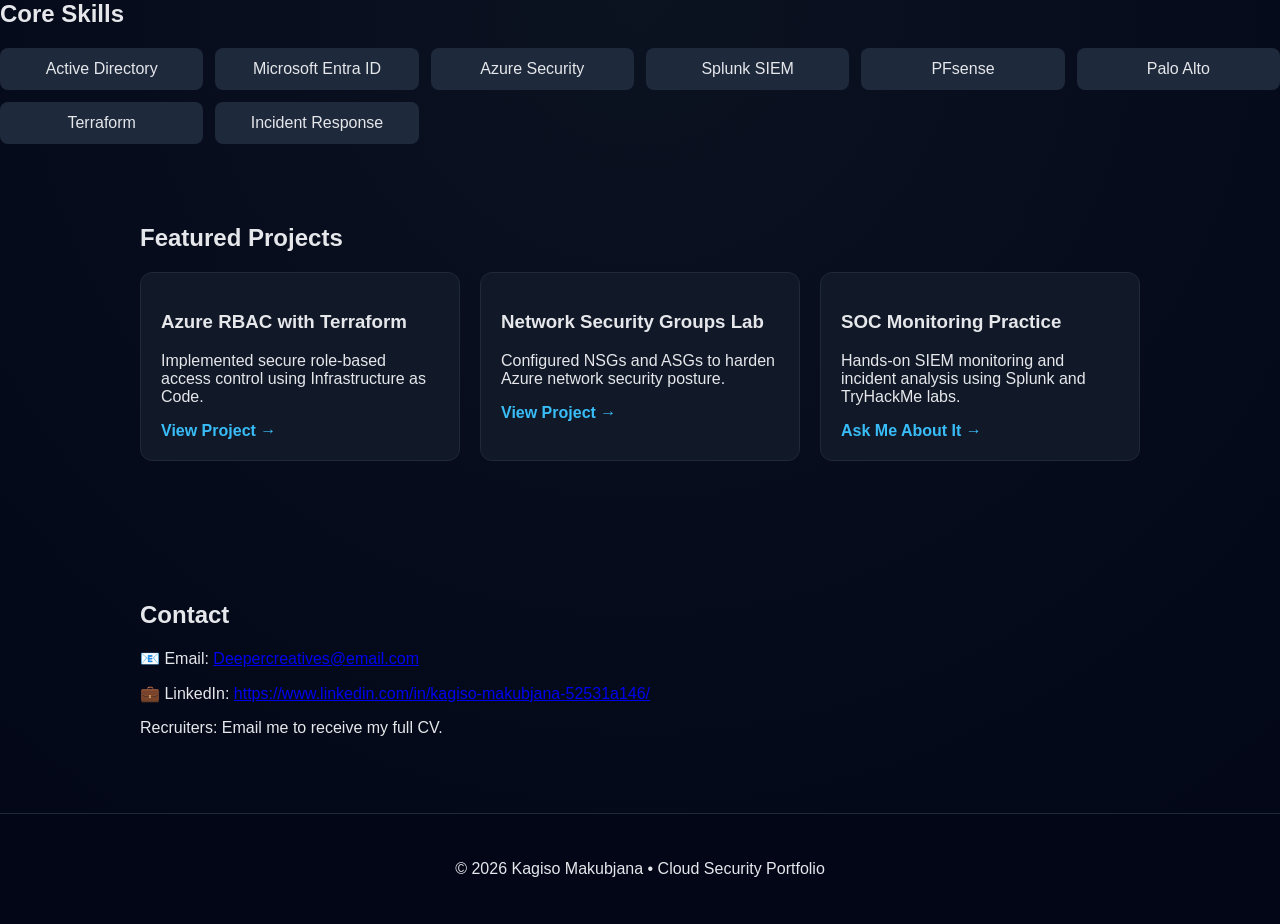
==== index.html @ bff5048c "Update index.html" ====
<head>
  <meta charset="UTF-8" />
  <meta name="viewport" content="width=device-width, initial-scale=1.0" />
  <title>Kagiso Makubjana | Cloud Security Portfolio</title>
  <link rel="stylesheet" href="style.css">
</head>
<!DOCTYPE html>
    <h2>Core Skills</h2>
    <div class="skills-grid">
      <span>Active Directory</span>
      <span>Microsoft Entra ID</span>
      <span>Azure Security</span>
      <span>Splunk SIEM</span>
      <span>PFsense</span>
      <span>Palo Alto</span>
      <span>Terraform</span>
      <span>Incident Response</span>
    </div>
  </section>

  <section id="projects" class="section">
    <h2>Featured Projects</h2>

    <div class="projects-grid">

      <div class="project-card">
        <h3>Azure RBAC with Terraform</h3>
        <p>Implemented secure role-based access control using Infrastructure as Code.</p>
        <a href="https://medium.com/@deepercreatives/lab-01-role-based-access-control-6db8862e0c8b" target="_blank">View Project →</a>
      </div>

      <div class="project-card">
        <h3>Network Security Groups Lab</h3>
        <p>Configured NSGs and ASGs to harden Azure network security posture.</p>
        <a href="https://medium.com/@deepercreatives/lab-02-network-security-groups-and-application-security-groups-in-terraform-18a5d4f00014" target="_blank">View Project →</a>
      </div>

      <div class="project-card">
        <h3>SOC Monitoring Practice</h3>
        <p>Hands-on SIEM monitoring and incident analysis using Splunk and TryHackMe labs.</p>
        <a href="#contact">Ask Me About It →</a>
      </div>

    </div>
  </section>

  <section id="contact" class="section">
    <h2>Contact</h2>
    <p>📧 Email: <a href="mailto:Deepercreatives@email.com">Deepercreatives@email.com</a></p>
    <p>💼 LinkedIn: <a href="#">https://www.linkedin.com/in/kagiso-makubjana-52531a146/</a></p>
    <p class="contact-note">Recruiters: Email me to receive my full CV.</p>
  </section>

  <footer>
    <p>© 2026 Kagiso Makubjana • Cloud Security Portfolio</p>
  </footer>

</body>
</html>
---- style.css ----
body {
  margin: 0;
  font-family: 'Inter', sans-serif;
  background: radial-gradient(circle at top, #0b1220, #020617);
  color: #e5e7eb;
  scroll-behavior: smooth;
}

.hero {
  text-align: center;
  padding: 80px 20px;
  background: linear-gradient(135deg, #020617, #0f172a);
  border-bottom: 1px solid #1f2937;
}

.hero h1 {
  font-family: 'Orbitron', sans-serif;
  font-size: 42px;
  margin-bottom: 10px;
}

.tagline {
  color: #38bdf8;
  margin-bottom: 30px;
}

.hero-buttons {
  display: flex;
  gap: 15px;
  justify-content: center;
  flex-wrap: wrap;
}

.btn {
  padding: 12px 22px;
  border-radius: 8px;
  text-decoration: none;
  font-weight: 600;
  transition: 0.25s ease;
}

.btn.primary {
  background: #38bdf8;
  color: #020617;
}

.btn.primary:hover {
  transform: translateY(-2px);
}

.btn.secondary {
  border: 1px solid #38bdf8;
  color: #38bdf8;
}

.navbar {
  text-align: center;
  padding: 15px;
  background: #020617;
  position: sticky;
  top: 0;
}

.navbar a {
  color: #38bdf8;
  margin: 0 15px;
  text-decoration: none;
  font-weight: 600;
}

.section {
  max-width: 1000px;
  margin: auto;
  padding: 60px 20px;
}

.skills-grid {
  display: grid;
  grid-template-columns: repeat(auto-fit, minmax(180px, 1fr));
  gap: 12px;
}

.skills-grid span {
  background: #1e293b;
  padding: 12px;
  border-radius: 8px;
  text-align: center;
}

.projects-grid {
  display: grid;
  grid-template-columns: repeat(auto-fit, minmax(260px, 1fr));
  gap: 20px;
}

.project-card {
  background: #111827;
  padding: 20px;
  border-radius: 12px;
  border: 1px solid #1f2937;
  transition: 0.25s ease;
}

.project-card:hover {
  transform: translateY(-5px);
  border-color: #38bdf8;
}

.project-card a {
  color: #38bdf8;
  text-decoration: none;
  font-weight: 600;
}

footer {
  text-align: center;
  padding: 30px;
  background: #020617;
  border-top: 1px solid #1f2937;
}
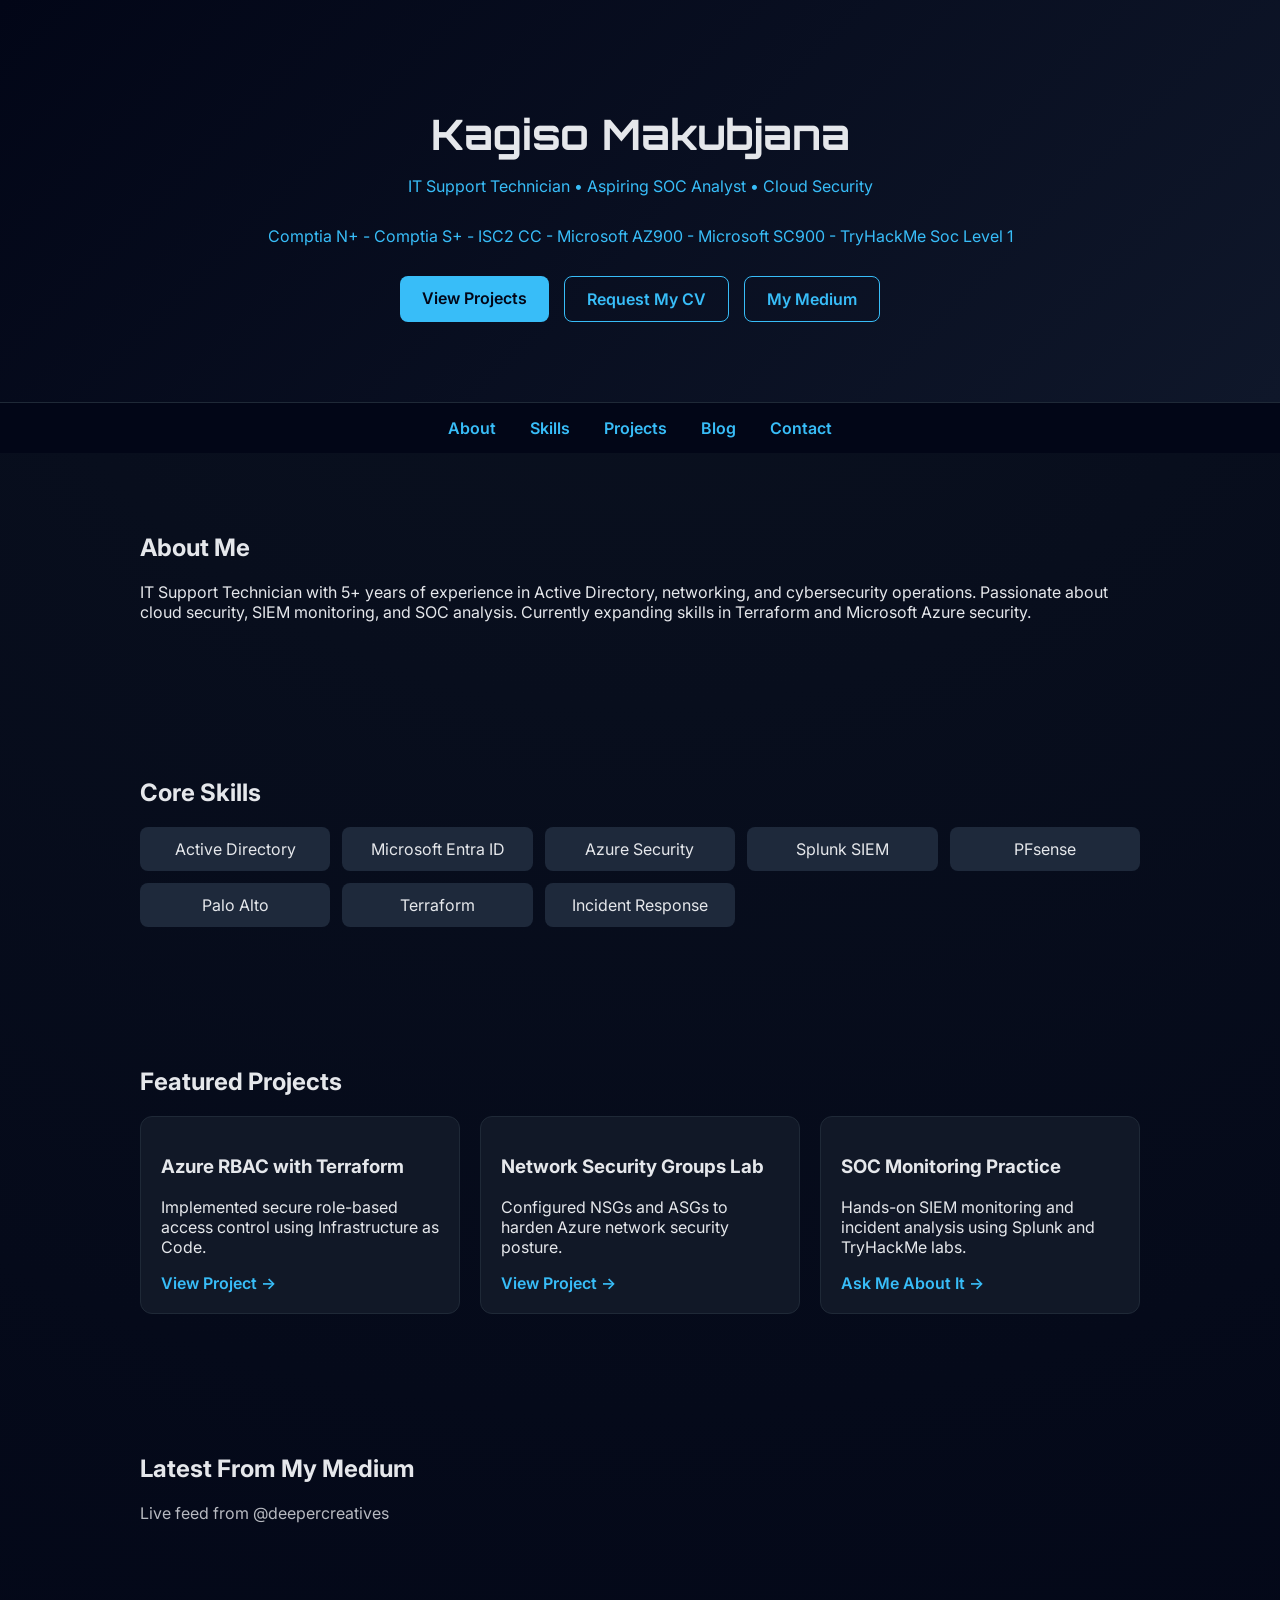
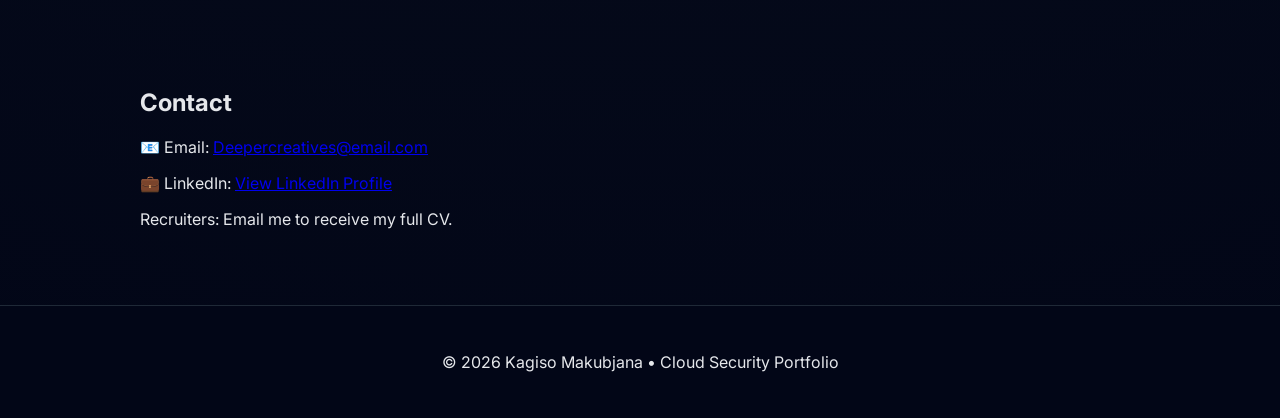
==== commit 33d9fc2f: "Update index.html" ====
--- a/index.html
+++ b/index.html
@@ -1,10 +1,46 @@
+<!DOCTYPE html>
+<html lang="en">
 <head>
   <meta charset="UTF-8" />
   <meta name="viewport" content="width=device-width, initial-scale=1.0" />
   <title>Kagiso Makubjana | Cloud Security Portfolio</title>
-  <link rel="stylesheet" href="style.css">
+  <link rel="stylesheet" href="style.css" />
+  <link href="https://fonts.googleapis.com/css2?family=Orbitron:wght@400;600&family=Inter:wght@300;400;600&display=swap" rel="stylesheet">
 </head>
-<!DOCTYPE html>
+<body>
+
+  <header class="hero">
+    <div class="hero-content">
+      <h1>Kagiso Makubjana</h1>
+      <p class="tagline">IT Support Technician • Aspiring SOC Analyst • Cloud Security</p>
+      <p class="tagline">Comptia N+ - Comptia S+ - ISC2 CC - Microsoft AZ900 - Microsoft SC900 - TryHackMe Soc Level 1</p>
+      <div class="hero-buttons">
+        <a href="#projects" class="btn primary">View Projects</a>
+        <a href="mailto:Deepercreatives@email.com?subject=CV Request" class="btn secondary">Request My CV</a>
+        <a href="#medium" class="btn secondary">My Medium</a>
+      </div>
+    </div>
+  </header>
+
+  <nav class="navbar">
+    <a href="#about">About</a>
+    <a href="#skills">Skills</a>
+    <a href="#projects">Projects</a>
+    <a href="#medium">Blog</a>
+    <a href="#contact">Contact</a>
+  </nav>
+
+  <section id="about" class="section">
+    <h2>About Me</h2>
+    <p>
+      IT Support Technician with 5+ years of experience in Active Directory,
+      networking, and cybersecurity operations. Passionate about cloud security,
+      SIEM monitoring, and SOC analysis. Currently expanding skills in Terraform
+      and Microsoft Azure security.
+    </p>
+  </section>
+
+  <section id="skills" class="section">
     <h2>Core Skills</h2>
     <div class="skills-grid">
       <span>Active Directory</span>
@@ -44,10 +80,18 @@
     </div>
   </section>
 
+  <!-- ================= MEDIUM BLOG SECTION ================= -->
+  <section id="medium" class="section">
+    <h2>Latest From My Medium</h2>
+    <p style="opacity:0.8;margin-bottom:25px;">Live feed from @deepercreatives</p>
+
+    <div id="medium-feed" class="projects-grid"></div>
+  </section>
+
   <section id="contact" class="section">
     <h2>Contact</h2>
     <p>📧 Email: <a href="mailto:Deepercreatives@email.com">Deepercreatives@email.com</a></p>
-    <p>💼 LinkedIn: <a href="#">https://www.linkedin.com/in/kagiso-makubjana-52531a146/</a></p>
+    <p>💼 LinkedIn: <a href="https://www.linkedin.com/in/kagiso-makubjana-52531a146/" target="_blank">View LinkedIn Profile</a></p>
     <p class="contact-note">Recruiters: Email me to receive my full CV.</p>
   </section>
 
@@ -55,5 +99,34 @@
     <p>© 2026 Kagiso Makubjana • Cloud Security Portfolio</p>
   </footer>
 
+  <!-- ================= MEDIUM AUTO-FEED SCRIPT ================= -->
+  <script>
+    const mediumUsername = "@deepercreatives";
+    const feedUrl = `https://api.rss2json.com/v1/api.json?rss_url=https://medium.com/feed/${mediumUsername}`;
+
+    fetch(feedUrl)
+      .then(res => res.json())
+      .then(data => {
+        const container = document.getElementById("medium-feed");
+        const posts = data.items.slice(0, 6);
+
+        posts.forEach(post => {
+          const card = document.createElement("div");
+          card.className = "project-card";
+
+          card.innerHTML = `
+            <h3>${post.title}</h3>
+            <p>${post.description.replace(/<[^>]+>/g, '').slice(0, 120)}...</p>
+            <a href="${post.link}" target="_blank">Read Article →</a>
+          `;
+
+          container.appendChild(card);
+        });
+      })
+      .catch(err => {
+        console.log("Medium feed error", err);
+      });
+  </script>
+
 </body>
 </html>
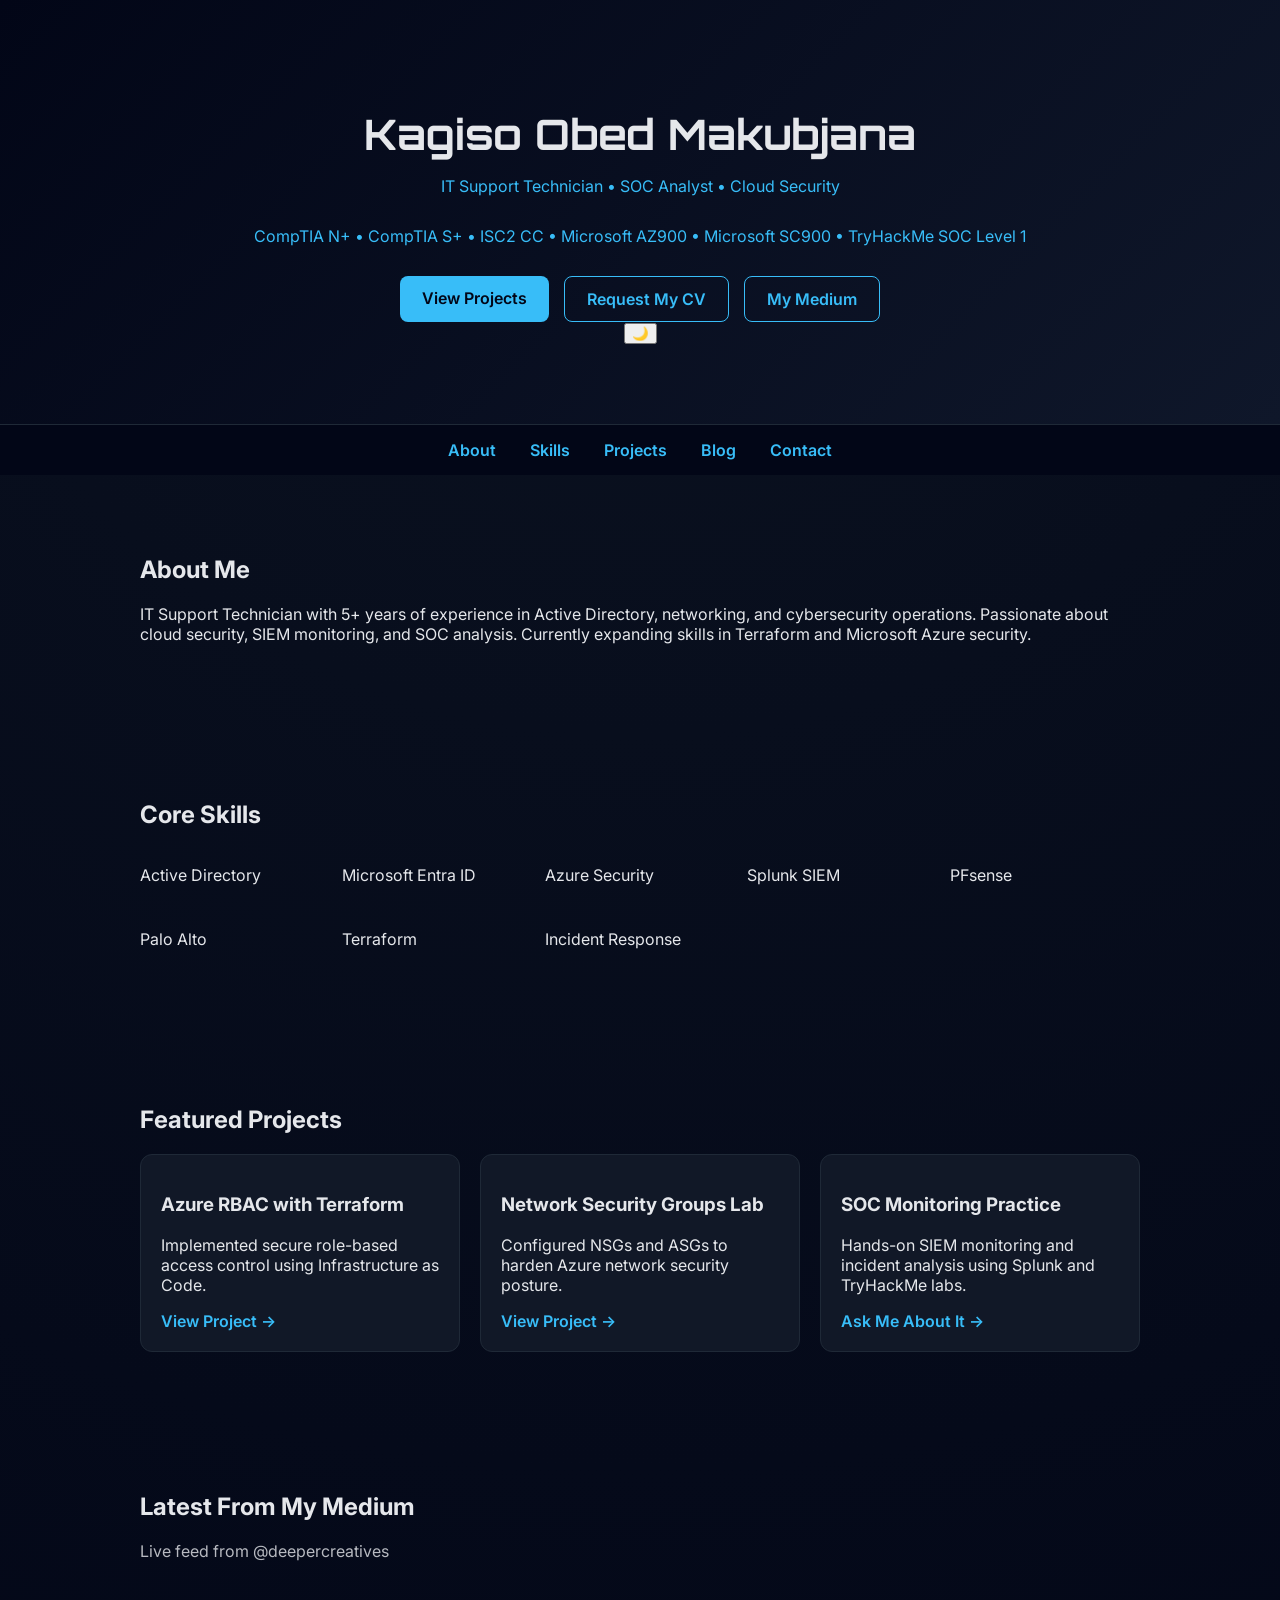
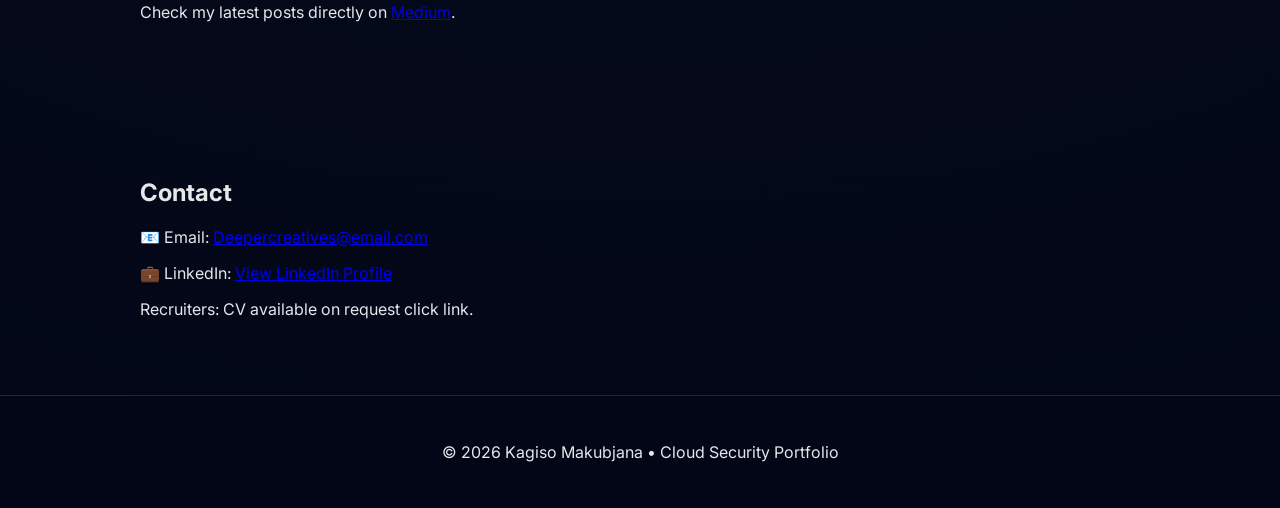
==== commit 75b60138: "Update index.html" ====
--- a/index.html
+++ b/index.html
@@ -6,22 +6,28 @@
   <title>Kagiso Makubjana | Cloud Security Portfolio</title>
   <link rel="stylesheet" href="style.css" />
   <link href="https://fonts.googleapis.com/css2?family=Orbitron:wght@400;600&family=Inter:wght@300;400;600&display=swap" rel="stylesheet">
+  <meta name="description" content="Kagiso Makubjana - IT Support Technician & Cloud Security Portfolio">
+  <meta property="og:title" content="Kagiso Makubjana Portfolio">
+  <meta property="og:description" content="Showcasing cloud security, Azure, Terraform, and SOC projects">
 </head>
 <body>
 
+  <!-- ================= HERO SECTION ================= -->
   <header class="hero">
     <div class="hero-content">
-      <h1>Kagiso Makubjana</h1>
-      <p class="tagline">IT Support Technician • Aspiring SOC Analyst • Cloud Security</p>
-      <p class="tagline">Comptia N+ - Comptia S+ - ISC2 CC - Microsoft AZ900 - Microsoft SC900 - TryHackMe Soc Level 1</p>
+      <h1>Kagiso Obed Makubjana</h1>
+      <p class="tagline">IT Support Technician • SOC Analyst • Cloud Security</p>
+      <p class="tagline certifications">CompTIA N+ • CompTIA S+ • ISC2 CC • Microsoft AZ900 • Microsoft SC900 • TryHackMe SOC Level 1</p>
       <div class="hero-buttons">
         <a href="#projects" class="btn primary">View Projects</a>
         <a href="mailto:Deepercreatives@email.com?subject=CV Request" class="btn secondary">Request My CV</a>
         <a href="#medium" class="btn secondary">My Medium</a>
       </div>
+      <button id="theme-toggle" class="theme-btn">🌙</button>
     </div>
   </header>
 
+  <!-- ================= NAVBAR ================= -->
   <nav class="navbar">
     <a href="#about">About</a>
     <a href="#skills">Skills</a>
@@ -30,6 +36,7 @@
     <a href="#contact">Contact</a>
   </nav>
 
+  <!-- ================= ABOUT ================= -->
   <section id="about" class="section">
     <h2>About Me</h2>
     <p>
@@ -40,23 +47,48 @@
     </p>
   </section>
 
+  <!-- ================= SKILLS ================= -->
   <section id="skills" class="section">
     <h2>Core Skills</h2>
     <div class="skills-grid">
-      <span>Active Directory</span>
-      <span>Microsoft Entra ID</span>
-      <span>Azure Security</span>
-      <span>Splunk SIEM</span>
-      <span>PFsense</span>
-      <span>Palo Alto</span>
-      <span>Terraform</span>
-      <span>Incident Response</span>
+      <div class="skill">
+        <p>Active Directory</p>
+        <div class="bar"><div class="progress" style="width:90%"></div></div>
+      </div>
+      <div class="skill">
+        <p>Microsoft Entra ID</p>
+        <div class="bar"><div class="progress" style="width:85%"></div></div>
+      </div>
+      <div class="skill">
+        <p>Azure Security</p>
+        <div class="bar"><div class="progress" style="width:80%"></div></div>
+      </div>
+      <div class="skill">
+        <p>Splunk SIEM</p>
+        <div class="bar"><div class="progress" style="width:75%"></div></div>
+      </div>
+      <div class="skill">
+        <p>PFsense</p>
+        <div class="bar"><div class="progress" style="width:70%"></div></div>
+      </div>
+      <div class="skill">
+        <p>Palo Alto</p>
+        <div class="bar"><div class="progress" style="width:75%"></div></div>
+      </div>
+      <div class="skill">
+        <p>Terraform</p>
+        <div class="bar"><div class="progress" style="width:70%"></div></div>
+      </div>
+      <div class="skill">
+        <p>Incident Response</p>
+        <div class="bar"><div class="progress" style="width:80%"></div></div>
+      </div>
     </div>
   </section>
 
+  <!-- ================= PROJECTS ================= -->
   <section id="projects" class="section">
     <h2>Featured Projects</h2>
-
     <div class="projects-grid">
 
       <div class="project-card">
@@ -80,19 +112,19 @@
     </div>
   </section>
 
-  <!-- ================= MEDIUM BLOG SECTION ================= -->
+  <!-- ================= MEDIUM BLOG ================= -->
   <section id="medium" class="section">
     <h2>Latest From My Medium</h2>
     <p style="opacity:0.8;margin-bottom:25px;">Live feed from @deepercreatives</p>
-
     <div id="medium-feed" class="projects-grid"></div>
   </section>
 
+  <!-- ================= CONTACT ================= -->
   <section id="contact" class="section">
     <h2>Contact</h2>
     <p>📧 Email: <a href="mailto:Deepercreatives@email.com">Deepercreatives@email.com</a></p>
     <p>💼 LinkedIn: <a href="https://www.linkedin.com/in/kagiso-makubjana-52531a146/" target="_blank">View LinkedIn Profile</a></p>
-    <p class="contact-note">Recruiters: Email me to receive my full CV.</p>
+    <p class="contact-note">Recruiters: CV available on request click link.</p>
   </section>
 
   <footer>
@@ -119,13 +151,21 @@
             <p>${post.description.replace(/<[^>]+>/g, '').slice(0, 120)}...</p>
             <a href="${post.link}" target="_blank">Read Article →</a>
           `;
-
           container.appendChild(card);
         });
       })
       .catch(err => {
+        const container = document.getElementById("medium-feed");
+        container.innerHTML = '<p>Check my latest posts directly on <a href="https://medium.com/@deepercreatives" target="_blank">Medium</a>.</p>';
         console.log("Medium feed error", err);
       });
+
+    // Dark/Light mode toggle
+    const toggle = document.getElementById("theme-toggle");
+    toggle.addEventListener("click", () => {
+      document.body.classList.toggle("dark-mode");
+      toggle.textContent = document.body.classList.contains("dark-mode") ? "☀️" : "🌙";
+    });
   </script>
 
 </body>
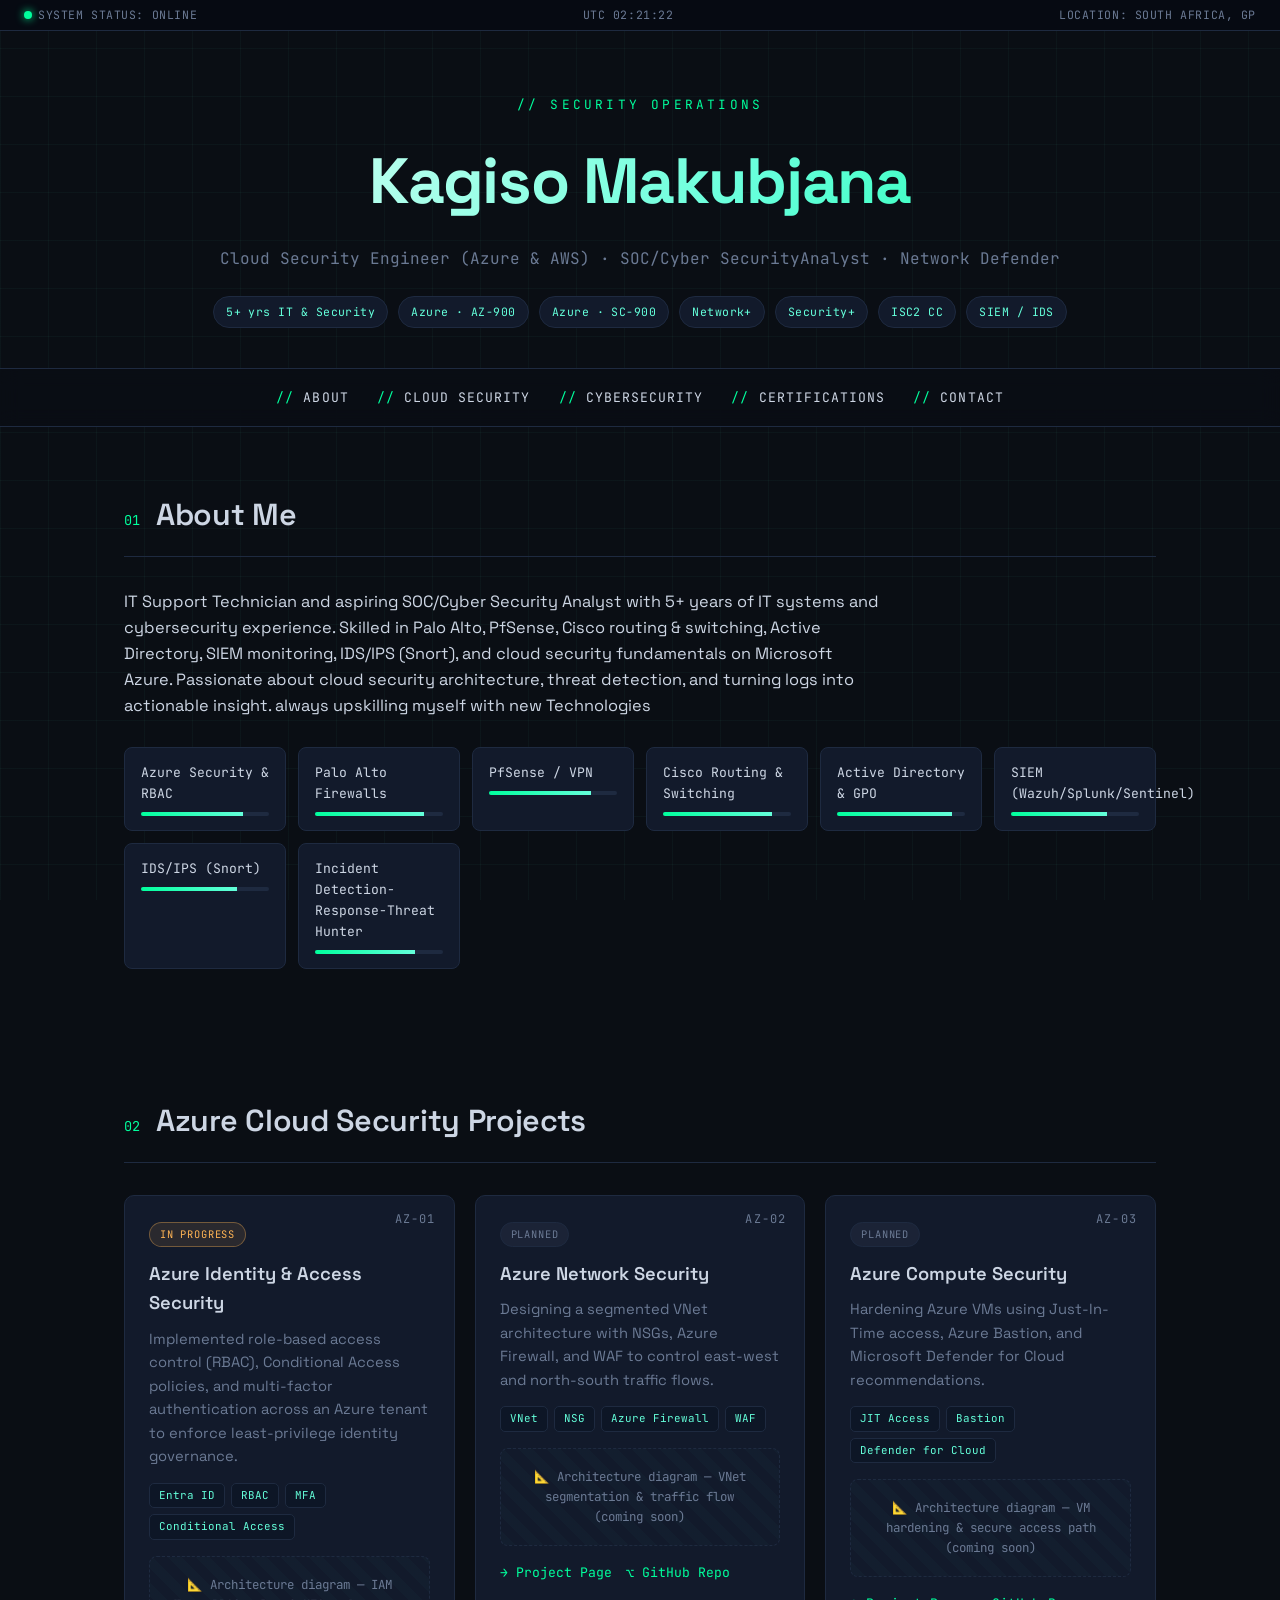
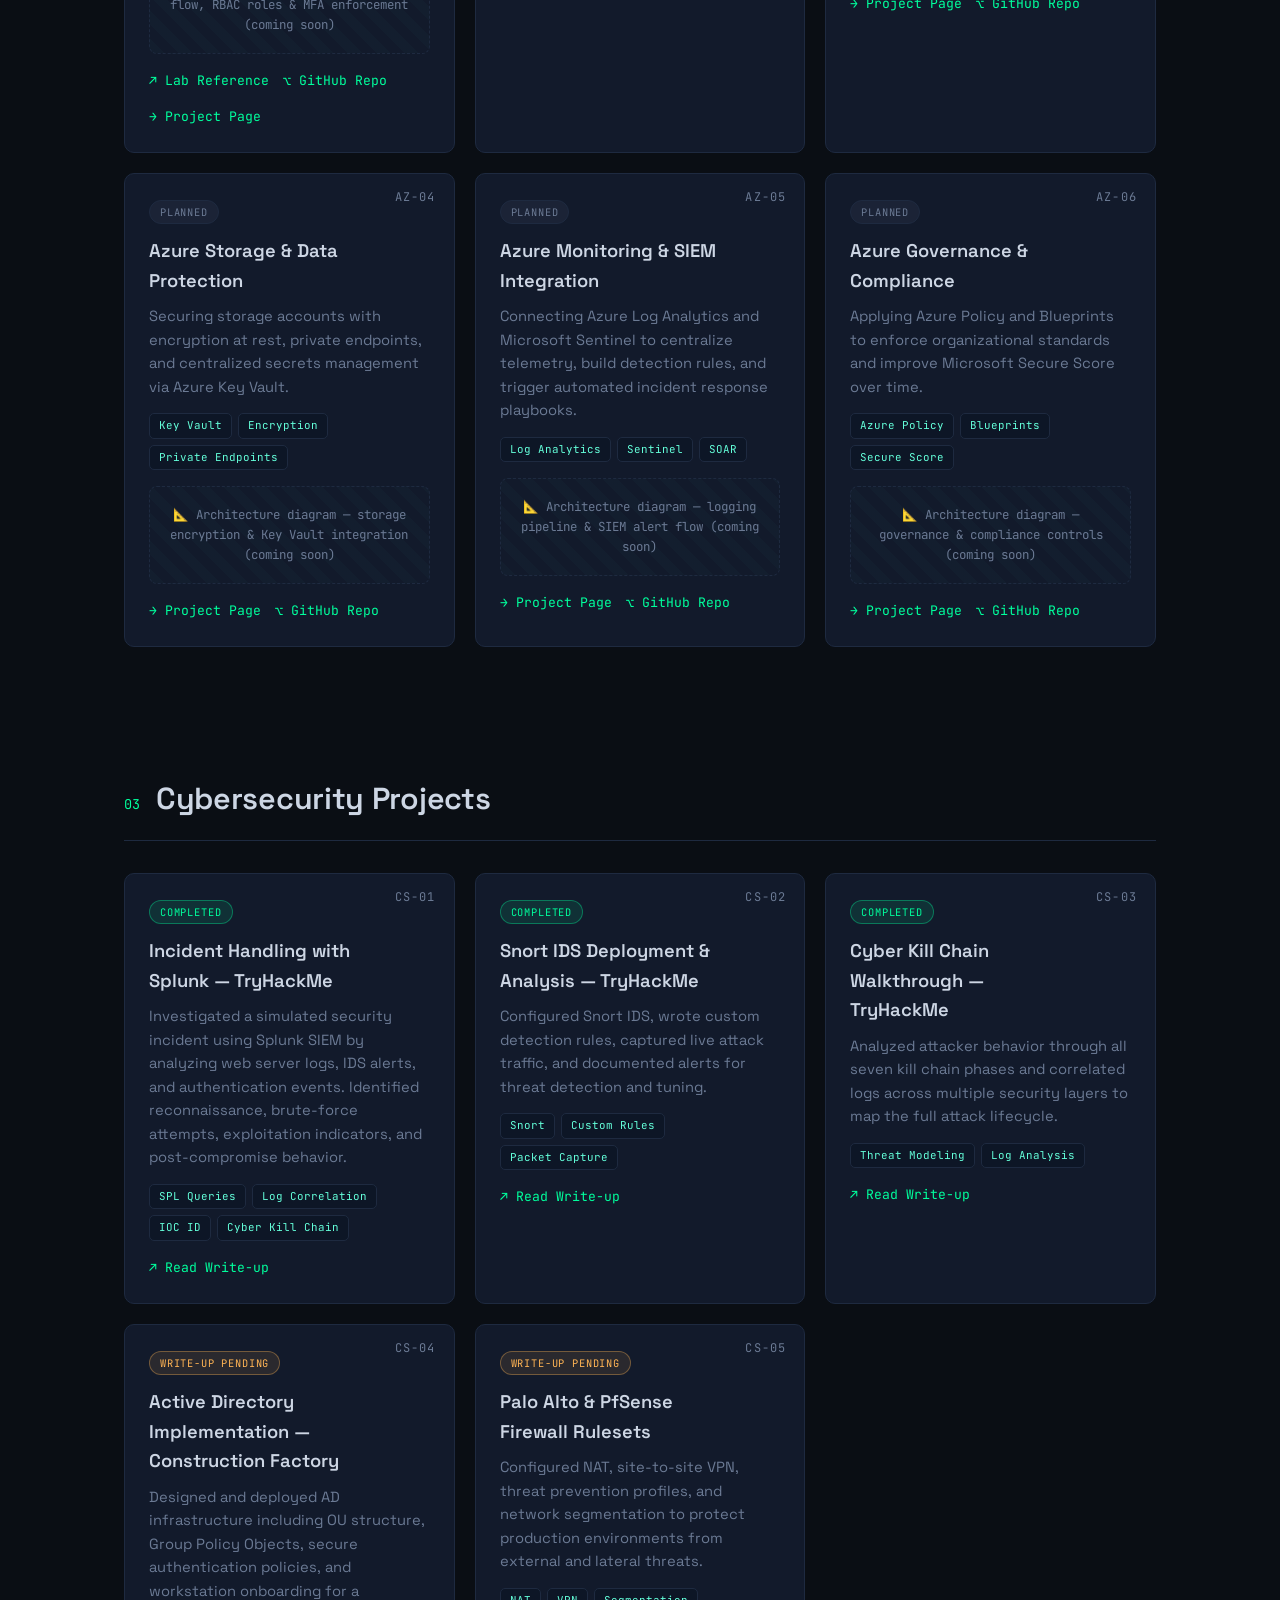
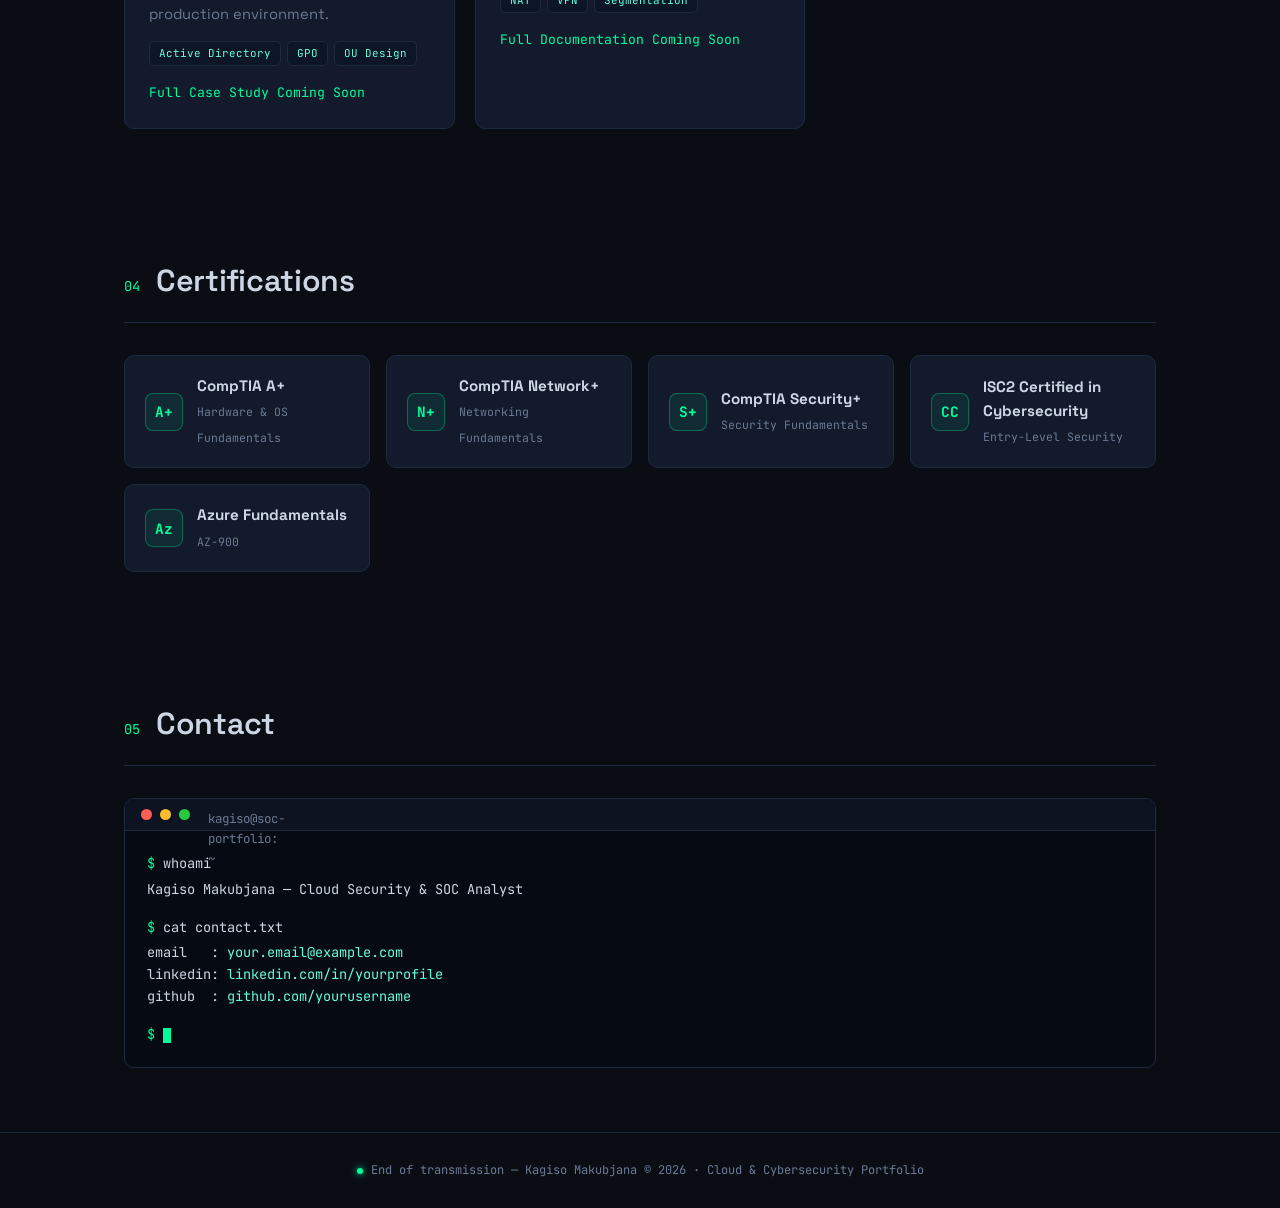
==== commit a24f859e: "Revise index.html for portfolio enhancements Updated the HTML structure and styling for the portfoli" ====
--- a/index.html
+++ b/index.html
@@ -1,170 +1,664 @@
 <!DOCTYPE html>
 <html lang="en">
 <head>
-  <meta charset="UTF-8" />
-  <meta name="viewport" content="width=device-width, initial-scale=1.0" />
-  <title>Kagiso Makubjana | Cloud Security Portfolio</title>
-  <link rel="stylesheet" href="style.css" />
-  <link href="https://fonts.googleapis.com/css2?family=Orbitron:wght@400;600&family=Inter:wght@300;400;600&display=swap" rel="stylesheet">
-  <meta name="description" content="Kagiso Makubjana - IT Support Technician & Cloud Security Portfolio">
-  <meta property="og:title" content="Kagiso Makubjana Portfolio">
-  <meta property="og:description" content="Showcasing cloud security, Azure, Terraform, and SOC projects">
+<meta charset="UTF-8" />
+<meta name="viewport" content="width=device-width, initial-scale=1.0" />
+<title>Kagiso Makubjana | Cloud & Cybersecurity Portfolio</title>
+<link rel="preconnect" href="https://fonts.googleapis.com">
+<link rel="preconnect" href="https://fonts.gstatic.com" crossorigin>
+<link href="https://fonts.googleapis.com/css2?family=Space+Grotesk:wght@400;500;600;700&family=JetBrains+Mono:wght@400;500;700&display=swap" rel="stylesheet">
+<style>
+  :root{
+    --bg:#0a0e14;
+    --bg-alt:#0d1320;
+    --panel:#121a2b;
+    --panel-border:#1e2a40;
+    --text:#cdd6e4;
+    --muted:#6b7a94;
+    --green:#00ff9d;
+    --cyan:#64ffda;
+    --red:#ff5d5d;
+    --amber:#ffb454;
+    --display: 'Space Grotesk', sans-serif;
+    --mono: 'JetBrains Mono', monospace;
+  }
+
+  *{box-sizing:border-box;}
+  html{scroll-behavior:smooth;}
+  body{
+    margin:0;
+    font-family:var(--display);
+    background:var(--bg);
+    color:var(--text);
+    line-height:1.6;
+  }
+
+  /* ===== Background grid texture ===== */
+  body::before{
+    content:"";
+    position:fixed; inset:0;
+    background-image:
+      linear-gradient(rgba(100,255,218,0.035) 1px, transparent 1px),
+      linear-gradient(90deg, rgba(100,255,218,0.035) 1px, transparent 1px);
+    background-size:48px 48px;
+    pointer-events:none;
+    z-index:0;
+  }
+
+  a{color:var(--cyan); text-decoration:none;}
+  a:hover{text-decoration:underline;}
+
+  /* ===== Top status bar ===== */
+  .statusbar{
+    background:#060a12;
+    border-bottom:1px solid var(--panel-border);
+    font-family:var(--mono);
+    font-size:0.72rem;
+    color:var(--muted);
+    padding:6px 24px;
+    display:flex;
+    justify-content:space-between;
+    align-items:center;
+    letter-spacing:0.05em;
+    position:relative; z-index:5;
+    flex-wrap:wrap; gap:8px;
+  }
+  .statusbar .dot{
+    display:inline-block; width:8px; height:8px; border-radius:50%;
+    background:var(--green); margin-right:6px;
+    box-shadow:0 0 8px var(--green);
+    animation:pulse 2s infinite;
+  }
+  @keyframes pulse{
+    0%,100%{opacity:1;}
+    50%{opacity:0.35;}
+  }
+
+  /* ===== Header ===== */
+  header{
+    position:relative; z-index:2;
+    padding:64px 24px 40px;
+    text-align:center;
+    border-bottom:1px solid var(--panel-border);
+    overflow:hidden;
+  }
+  header .eyebrow{
+    font-family:var(--mono);
+    color:var(--green);
+    font-size:0.8rem;
+    letter-spacing:0.25em;
+    text-transform:uppercase;
+    margin-bottom:14px;
+  }
+  header h1{
+    font-size:clamp(2.4rem, 6vw, 4rem);
+    margin:0;
+    font-weight:700;
+    letter-spacing:-0.02em;
+    background:linear-gradient(120deg,#ffffff 0%, var(--cyan) 60%, var(--green) 100%);
+    -webkit-background-clip:text; background-clip:text; color:transparent;
+  }
+  header p.role{
+    font-family:var(--mono);
+    color:var(--muted);
+    margin:14px 0 0;
+    font-size:1rem;
+  }
+  header .badges{
+    margin-top:24px;
+    display:flex; flex-wrap:wrap; justify-content:center; gap:10px;
+  }
+  .badge{
+    font-family:var(--mono);
+    font-size:0.72rem;
+    border:1px solid var(--panel-border);
+    background:var(--panel);
+    color:var(--cyan);
+    padding:6px 12px;
+    border-radius:999px;
+    letter-spacing:0.04em;
+  }
+
+  /* ===== Nav ===== */
+  nav{
+    position:sticky; top:0; z-index:10;
+    background:rgba(10,14,20,0.85);
+    backdrop-filter:blur(10px);
+    border-bottom:1px solid var(--panel-border);
+    padding:14px 24px;
+    display:flex; justify-content:center; gap:28px; flex-wrap:wrap;
+  }
+  nav a{
+    color:var(--text);
+    font-family:var(--mono);
+    font-size:0.82rem;
+    letter-spacing:0.08em;
+    text-transform:uppercase;
+    position:relative;
+    padding:4px 0;
+    transition:color .2s;
+  }
+  nav a::before{
+    content:"// ";
+    color:var(--green);
+  }
+  nav a:hover{ color:var(--green); text-decoration:none; }
+
+  /* ===== Sections ===== */
+  section{
+    position:relative; z-index:2;
+    padding:64px 24px;
+    max-width:1080px;
+    margin:0 auto;
+  }
+  .section-head{
+    display:flex; align-items:baseline; gap:16px;
+    margin-bottom:32px;
+    border-bottom:1px solid var(--panel-border);
+    padding-bottom:16px;
+  }
+  .section-head .tag{
+    font-family:var(--mono);
+    color:var(--green);
+    font-size:0.85rem;
+    flex-shrink:0;
+  }
+  .section-head h2{
+    font-size:1.9rem;
+    margin:0;
+    font-weight:600;
+    letter-spacing:-0.01em;
+  }
+
+  /* ===== About ===== */
+  #about p{ color:var(--text); max-width:760px; font-size:1.02rem; }
+  .skills-grid{
+    display:grid;
+    grid-template-columns:repeat(auto-fit,minmax(150px,1fr));
+    gap:12px;
+    margin-top:28px;
+  }
+  .skill-chip{
+    background:var(--panel);
+    border:1px solid var(--panel-border);
+    border-radius:8px;
+    padding:14px 16px;
+    font-family:var(--mono);
+    font-size:0.82rem;
+    color:var(--text);
+    transition:border-color .2s, transform .2s;
+  }
+  .skill-chip:hover{
+    border-color:var(--green);
+    transform:translateY(-2px);
+  }
+  .skill-chip .lvl{
+    display:block; margin-top:8px;
+    height:4px; width:100%; background:#1e2a40; border-radius:2px; overflow:hidden;
+  }
+  .skill-chip .lvl span{
+    display:block; height:100%; background:linear-gradient(90deg,var(--green),var(--cyan));
+  }
+
+  /* ===== Project cards ===== */
+  .project-grid{
+    display:grid;
+    grid-template-columns:repeat(auto-fit,minmax(300px,1fr));
+    gap:20px;
+  }
+  .project-card{
+    background:var(--panel);
+    border:1px solid var(--panel-border);
+    border-radius:10px;
+    padding:24px;
+    position:relative;
+    overflow:hidden;
+    transition:transform .25s, border-color .25s, box-shadow .25s;
+  }
+  .project-card:hover{
+    transform:translateY(-4px);
+    border-color:var(--green);
+    box-shadow:0 12px 30px -10px rgba(0,255,157,0.18);
+  }
+  .project-card::before{
+    content:attr(data-index);
+    position:absolute; top:14px; right:18px;
+    font-family:var(--mono); font-size:0.75rem; color:var(--muted);
+    letter-spacing:0.1em;
+  }
+  .project-card h3{
+    margin:0 0 10px;
+    font-size:1.15rem;
+    font-weight:600;
+    padding-right:50px;
+  }
+  .project-card p{
+    color:var(--muted);
+    font-size:0.92rem;
+    margin:0 0 14px;
+  }
+  .project-card .tags{
+    display:flex; flex-wrap:wrap; gap:6px; margin-bottom:16px;
+  }
+  .project-card .tags span{
+    font-family:var(--mono);
+    font-size:0.68rem;
+    background:#0d1626;
+    border:1px solid var(--panel-border);
+    color:var(--cyan);
+    padding:3px 9px;
+    border-radius:5px;
+  }
+  .project-card .diagram-placeholder{
+    border:1px dashed var(--panel-border);
+    border-radius:8px;
+    padding:18px;
+    text-align:center;
+    color:var(--muted);
+    font-family:var(--mono);
+    font-size:0.78rem;
+    margin-bottom:16px;
+    background:repeating-linear-gradient(45deg, rgba(100,255,218,0.02) 0 10px, transparent 10px 20px);
+  }
+  .card-links{
+    display:flex; gap:14px; flex-wrap:wrap;
+    font-family:var(--mono); font-size:0.82rem;
+  }
+  .card-links a{
+    display:inline-flex; align-items:center; gap:6px;
+    color:var(--green);
+    border-bottom:1px solid transparent;
+  }
+  .card-links a:hover{
+    border-bottom-color:var(--green);
+    text-decoration:none;
+  }
+  .status-pill{
+    display:inline-block;
+    font-family:var(--mono);
+    font-size:0.65rem;
+    letter-spacing:0.08em;
+    text-transform:uppercase;
+    padding:3px 10px;
+    border-radius:999px;
+    margin-bottom:12px;
+  }
+  .status-pill.live{ background:rgba(0,255,157,0.1); color:var(--green); border:1px solid rgba(0,255,157,0.35); }
+  .status-pill.progress{ background:rgba(255,180,84,0.1); color:var(--amber); border:1px solid rgba(255,180,84,0.35); }
+  .status-pill.planned{ background:rgba(107,122,148,0.1); color:var(--muted); border:1px solid var(--panel-border); }
+
+  /* ===== Certifications ===== */
+  .cert-grid{
+    display:grid;
+    grid-template-columns:repeat(auto-fit,minmax(220px,1fr));
+    gap:16px;
+  }
+  .cert-card{
+    background:var(--panel);
+    border:1px solid var(--panel-border);
+    border-radius:10px;
+    padding:18px 20px;
+    display:flex; align-items:center; gap:14px;
+  }
+  .cert-card .icon{
+    width:38px; height:38px; flex-shrink:0;
+    border-radius:8px;
+    display:flex; align-items:center; justify-content:center;
+    background:rgba(0,255,157,0.08);
+    border:1px solid rgba(0,255,157,0.3);
+    color:var(--green);
+    font-family:var(--mono); font-weight:700; font-size:0.9rem;
+  }
+  .cert-card .info strong{ display:block; font-size:0.95rem; }
+  .cert-card .info span{ font-family:var(--mono); font-size:0.72rem; color:var(--muted); }
+
+  /* ===== Terminal / contact ===== */
+  .terminal{
+    background:#060a12;
+    border:1px solid var(--panel-border);
+    border-radius:10px;
+    overflow:hidden;
+    font-family:var(--mono);
+    font-size:0.85rem;
+  }
+  .terminal-bar{
+    background:#0d1320;
+    padding:10px 16px;
+    display:flex; align-items:center; gap:8px;
+    border-bottom:1px solid var(--panel-border);
+  }
+  .terminal-bar span{ width:11px; height:11px; border-radius:50%; display:inline-block; }
+  .terminal-bar .r{ background:#ff5f56; }
+  .terminal-bar .y{ background:#ffbd2e; }
+  .terminal-bar .g{ background:#27c93f; }
+  .terminal-bar .title{ margin-left:10px; color:var(--muted); font-size:0.78rem; }
+  .terminal-body{ padding:22px; color:var(--text); }
+  .terminal-body .prompt{ color:var(--green); }
+  .terminal-body .out{ color:var(--text); margin:4px 0 16px; }
+  .terminal-body a{ color:var(--cyan); }
+  .cursor{
+    display:inline-block; width:8px; height:1.1em; background:var(--green);
+    animation:blink 1s steps(1) infinite; vertical-align:text-bottom;
+  }
+  @keyframes blink{ 50%{opacity:0;} }
+
+  /* ===== Footer ===== */
+  footer{
+    border-top:1px solid var(--panel-border);
+    padding:28px 24px;
+    text-align:center;
+    font-family:var(--mono);
+    font-size:0.75rem;
+    color:var(--muted);
+    position:relative; z-index:2;
+  }
+  footer .dot{
+    display:inline-block; width:6px; height:6px; border-radius:50%;
+    background:var(--green); margin-right:8px; box-shadow:0 0 6px var(--green);
+  }
+
+  /* ===== Back to top ===== */
+  .totop{
+    position:fixed; bottom:24px; right:24px;
+    width:44px; height:44px; border-radius:50%;
+    background:var(--panel); border:1px solid var(--panel-border);
+    color:var(--green); display:flex; align-items:center; justify-content:center;
+    font-family:var(--mono); font-size:1rem; cursor:pointer; z-index:20;
+    opacity:0; transform:translateY(12px); transition:opacity .3s, transform .3s, border-color .3s;
+    text-decoration:none;
+  }
+  .totop.show{ opacity:1; transform:translateY(0); }
+  .totop:hover{ border-color:var(--green); text-decoration:none; }
+
+  @media (max-width:600px){
+    header{ padding:48px 16px 32px; }
+    section{ padding:44px 16px; }
+    nav{ gap:14px; }
+    .project-card h3{ font-size:1.05rem; }
+  }
+
+  @media (prefers-reduced-motion: reduce){
+    *{ animation:none !important; transition:none !important; }
+    html{ scroll-behavior:auto; }
+  }
+</style>
 </head>
 <body>
 
-  <!-- ================= HERO SECTION ================= -->
-  <header class="hero">
-    <div class="hero-content">
-      <h1>Kagiso Obed Makubjana</h1>
-      <p class="tagline">IT Support Technician • SOC Analyst • Cloud Security</p>
-      <p class="tagline certifications">CompTIA N+ • CompTIA S+ • ISC2 CC • Microsoft AZ900 • Microsoft SC900 • TryHackMe SOC Level 1</p>
-      <div class="hero-buttons">
-        <a href="#projects" class="btn primary">View Projects</a>
-        <a href="mailto:Deepercreatives@email.com?subject=CV Request" class="btn secondary">Request My CV</a>
-        <a href="#medium" class="btn secondary">My Medium</a>
-      </div>
-      <button id="theme-toggle" class="theme-btn">🌙</button>
+  <div class="statusbar">
+    <div><span class="dot"></span>SYSTEM STATUS: ONLINE</div>
+    <div id="clock">UTC --:--:--</div>
+    <div>LOCATION: SOUTH AFRICA, GP</div>
+  </div>
+
+  <header>
+    <div class="eyebrow">// Security Operations</div>
+    <h1>Kagiso Makubjana</h1>
+    <p class="role">Cloud Security Engineer (Azure & AWS) · SOC/Cyber SecurityAnalyst · Network Defender</p>
+    <div class="badges">
+      <span class="badge">5+ yrs IT & Security</span>
+      <span class="badge">Azure · AZ-900</span>
+      <span class="badge">Azure · SC-900</span>
+      <span class="badge">Network+</span>
+      <span class="badge">Security+</span>
+      <span class="badge">ISC2 CC</span>
+      <span class="badge">SIEM / IDS</span>
     </div>
   </header>
 
-  <!-- ================= NAVBAR ================= -->
-  <nav class="navbar">
+  <nav>
     <a href="#about">About</a>
-    <a href="#skills">Skills</a>
-    <a href="#projects">Projects</a>
-    <a href="#medium">Blog</a>
+    <a href="#cloud-projects">Cloud Security</a>
+    <a href="#projects">Cybersecurity</a>
+    <a href="#certifications">Certifications</a>
     <a href="#contact">Contact</a>
   </nav>
 
-  <!-- ================= ABOUT ================= -->
-  <section id="about" class="section">
-    <h2>About Me</h2>
+  <section id="about">
+    <div class="section-head">
+      <span class="tag">01</span>
+      <h2>About Me</h2>
+    </div>
     <p>
-      IT Support Technician with 5+ years of experience in Active Directory,
-      networking, and cybersecurity operations. Passionate about cloud security,
-      SIEM monitoring, and SOC analysis. Currently expanding skills in Terraform
-      and Microsoft Azure security.
+      IT Support Technician and aspiring SOC/Cyber Security Analyst with 5+ years of IT systems and cybersecurity experience.
+      Skilled in Palo Alto, PfSense, Cisco routing & switching, Active Directory, SIEM monitoring, IDS/IPS (Snort),
+      and cloud security fundamentals on Microsoft Azure. Passionate about cloud security architecture,
+      threat detection, and turning logs into actionable insight. always upskilling myself with new Technologies
     </p>
+
+    <div class="skills-grid">
+      <div class="skill-chip">Azure Security & RBAC<span class="lvl"><span style="width:80%"></span></span></div>
+      <div class="skill-chip">Palo Alto Firewalls<span class="lvl"><span style="width:85%"></span></span></div>
+      <div class="skill-chip">PfSense / VPN<span class="lvl"><span style="width:80%"></span></span></div>
+      <div class="skill-chip">Cisco Routing & Switching<span class="lvl"><span style="width:85%"></span></span></div>
+      <div class="skill-chip">Active Directory & GPO<span class="lvl"><span style="width:90%"></span></span></div>
+      <div class="skill-chip">SIEM (Wazuh/Splunk/Sentinel)<span class="lvl"><span style="width:75%"></span></span></div>
+      <div class="skill-chip">IDS/IPS (Snort)<span class="lvl"><span style="width:75%"></span></span></div>
+      <div class="skill-chip">Incident Detection-Response-Threat Hunter<span class="lvl"><span style="width:78%"></span></span></div>
+    </div>
   </section>
 
-  <!-- ================= SKILLS ================= -->
-  <section id="skills" class="section">
-    <h2>Core Skills</h2>
-    <div class="skills-grid">
-      <div class="skill">
-        <p>Active Directory</p>
-        <div class="bar"><div class="progress" style="width:90%"></div></div>
-      </div>
-      <div class="skill">
-        <p>Microsoft Entra ID</p>
-        <div class="bar"><div class="progress" style="width:85%"></div></div>
-      </div>
-      <div class="skill">
-        <p>Azure Security</p>
-        <div class="bar"><div class="progress" style="width:80%"></div></div>
-      </div>
-      <div class="skill">
-        <p>Splunk SIEM</p>
-        <div class="bar"><div class="progress" style="width:75%"></div></div>
-      </div>
-      <div class="skill">
-        <p>PFsense</p>
-        <div class="bar"><div class="progress" style="width:70%"></div></div>
-      </div>
-      <div class="skill">
-        <p>Palo Alto</p>
-        <div class="bar"><div class="progress" style="width:75%"></div></div>
-      </div>
-      <div class="skill">
-        <p>Terraform</p>
-        <div class="bar"><div class="progress" style="width:70%"></div></div>
-      </div>
-      <div class="skill">
-        <p>Incident Response</p>
-        <div class="bar"><div class="progress" style="width:80%"></div></div>
-      </div>
+  <section id="cloud-projects">
+    <div class="section-head">
+      <span class="tag">02</span>
+      <h2>Azure Cloud Security Projects</h2>
+    </div>
+
+    <div class="project-grid">
+
+      <div class="project-card" data-index="AZ-01">
+        <span class="status-pill progress">In Progress</span>
+        <h3>Azure Identity & Access Security</h3>
+        <p>Implemented role-based access control (RBAC), Conditional Access policies, and multi-factor authentication
+        across an Azure tenant to enforce least-privilege identity governance.</p>
+        <div class="tags"><span>Entra ID</span><span>RBAC</span><span>MFA</span><span>Conditional Access</span></div>
+        <div class="diagram-placeholder">📐 Architecture diagram — IAM flow, RBAC roles & MFA enforcement (coming soon)</div>
+        <div class="card-links">
+          <a href="https://microsoftlearning.github.io/AZ500-AzureSecurityTechnologies/Instructions/Labs/LAB_01_RBAC.html" target="_blank">↗ Lab Reference</a>
+          <a href="https://github.com/yourusername/azure-iam-security" target="_blank">⌥ GitHub Repo</a>
+          <a href="azure-iam.html">→ Project Page</a>
+        </div>
+      </div>
+
+      <div class="project-card" data-index="AZ-02">
+        <span class="status-pill planned">Planned</span>
+        <h3>Azure Network Security</h3>
+        <p>Designing a segmented VNet architecture with NSGs, Azure Firewall, and WAF to control east-west and
+        north-south traffic flows.</p>
+        <div class="tags"><span>VNet</span><span>NSG</span><span>Azure Firewall</span><span>WAF</span></div>
+        <div class="diagram-placeholder">📐 Architecture diagram — VNet segmentation & traffic flow (coming soon)</div>
+        <div class="card-links">
+          <a href="azure-network-security.html">→ Project Page</a>
+          <a href="https://github.com/yourusername/azure-network-security" target="_blank">⌥ GitHub Repo</a>
+        </div>
+      </div>
+
+      <div class="project-card" data-index="AZ-03">
+        <span class="status-pill planned">Planned</span>
+        <h3>Azure Compute Security</h3>
+        <p>Hardening Azure VMs using Just-In-Time access, Azure Bastion, and Microsoft Defender for Cloud
+        recommendations.</p>
+        <div class="tags"><span>JIT Access</span><span>Bastion</span><span>Defender for Cloud</span></div>
+        <div class="diagram-placeholder">📐 Architecture diagram — VM hardening & secure access path (coming soon)</div>
+        <div class="card-links">
+          <a href="azure-compute-security.html">→ Project Page</a>
+          <a href="https://github.com/yourusername/azure-compute-security" target="_blank">⌥ GitHub Repo</a>
+        </div>
+      </div>
+
+      <div class="project-card" data-index="AZ-04">
+        <span class="status-pill planned">Planned</span>
+        <h3>Azure Storage & Data Protection</h3>
+        <p>Securing storage accounts with encryption at rest, private endpoints, and centralized secrets management
+        via Azure Key Vault.</p>
+        <div class="tags"><span>Key Vault</span><span>Encryption</span><span>Private Endpoints</span></div>
+        <div class="diagram-placeholder">📐 Architecture diagram — storage encryption & Key Vault integration (coming soon)</div>
+        <div class="card-links">
+          <a href="azure-storage-security.html">→ Project Page</a>
+          <a href="https://github.com/yourusername/azure-storage-security" target="_blank">⌥ GitHub Repo</a>
+        </div>
+      </div>
+
+      <div class="project-card" data-index="AZ-05">
+        <span class="status-pill planned">Planned</span>
+        <h3>Azure Monitoring & SIEM Integration</h3>
+        <p>Connecting Azure Log Analytics and Microsoft Sentinel to centralize telemetry, build detection rules, and
+        trigger automated incident response playbooks.</p>
+        <div class="tags"><span>Log Analytics</span><span>Sentinel</span><span>SOAR</span></div>
+        <div class="diagram-placeholder">📐 Architecture diagram — logging pipeline & SIEM alert flow (coming soon)</div>
+        <div class="card-links">
+          <a href="azure-siem.html">→ Project Page</a>
+          <a href="https://github.com/yourusername/azure-siem" target="_blank">⌥ GitHub Repo</a>
+        </div>
+      </div>
+
+      <div class="project-card" data-index="AZ-06">
+        <span class="status-pill planned">Planned</span>
+        <h3>Azure Governance & Compliance</h3>
+        <p>Applying Azure Policy and Blueprints to enforce organizational standards and improve Microsoft Secure
+        Score over time.</p>
+        <div class="tags"><span>Azure Policy</span><span>Blueprints</span><span>Secure Score</span></div>
+        <div class="diagram-placeholder">📐 Architecture diagram — governance & compliance controls (coming soon)</div>
+        <div class="card-links">
+          <a href="azure-governance.html">→ Project Page</a>
+          <a href="https://github.com/yourusername/azure-governance" target="_blank">⌥ GitHub Repo</a>
+        </div>
+      </div>
+
     </div>
   </section>
 
-  <!-- ================= PROJECTS ================= -->
-  <section id="projects" class="section">
-    <h2>Featured Projects</h2>
-    <div class="projects-grid">
-
-      <div class="project-card">
-        <h3>Azure RBAC with Terraform</h3>
-        <p>Implemented secure role-based access control using Infrastructure as Code.</p>
-        <a href="https://medium.com/@deepercreatives/lab-01-role-based-access-control-6db8862e0c8b" target="_blank">View Project →</a>
-      </div>
-
-      <div class="project-card">
-        <h3>Network Security Groups Lab</h3>
-        <p>Configured NSGs and ASGs to harden Azure network security posture.</p>
-        <a href="https://medium.com/@deepercreatives/lab-02-network-security-groups-and-application-security-groups-in-terraform-18a5d4f00014" target="_blank">View Project →</a>
-      </div>
-
-      <div class="project-card">
-        <h3>SOC Monitoring Practice</h3>
-        <p>Hands-on SIEM monitoring and incident analysis using Splunk and TryHackMe labs.</p>
-        <a href="#contact">Ask Me About It →</a>
+  <section id="projects">
+    <div class="section-head">
+      <span class="tag">03</span>
+      <h2>Cybersecurity Projects</h2>
+    </div>
+
+    <div class="project-grid">
+
+      <div class="project-card" data-index="CS-01">
+        <span class="status-pill live">Completed</span>
+        <h3>Incident Handling with Splunk — TryHackMe</h3>
+        <p>Investigated a simulated security incident using Splunk SIEM by analyzing web server logs, IDS alerts, and
+        authentication events. Identified reconnaissance, brute-force attempts, exploitation indicators, and
+        post-compromise behavior.</p>
+        <div class="tags"><span>SPL Queries</span><span>Log Correlation</span><span>IOC ID</span><span>Cyber Kill Chain</span></div>
+        <div class="card-links">
+          <a href="https://medium.com/@deepercreatives/tryhackme-incident-handling-with-splunk-c4235d0b396a" target="_blank">↗ Read Write-up</a>
+        </div>
+      </div>
+
+      <div class="project-card" data-index="CS-02">
+        <span class="status-pill live">Completed</span>
+        <h3>Snort IDS Deployment & Analysis — TryHackMe</h3>
+        <p>Configured Snort IDS, wrote custom detection rules, captured live attack traffic, and documented alerts
+        for threat detection and tuning.</p>
+        <div class="tags"><span>Snort</span><span>Custom Rules</span><span>Packet Capture</span></div>
+        <div class="card-links">
+          <a href="https://medium.com/@deepercreatives" target="_blank">↗ Read Write-up</a>
+        </div>
+      </div>
+
+      <div class="project-card" data-index="CS-03">
+        <span class="status-pill live">Completed</span>
+        <h3>Cyber Kill Chain Walkthrough — TryHackMe</h3>
+        <p>Analyzed attacker behavior through all seven kill chain phases and correlated logs across multiple
+        security layers to map the full attack lifecycle.</p>
+        <div class="tags"><span>Threat Modeling</span><span>Log Analysis</span></div>
+        <div class="card-links">
+          <a href="https://medium.com/@deepercreatives" target="_blank">↗ Read Write-up</a>
+        </div>
+      </div>
+
+      <div class="project-card" data-index="CS-04">
+        <span class="status-pill progress">Write-up Pending</span>
+        <h3>Active Directory Implementation — Construction Factory</h3>
+        <p>Designed and deployed AD infrastructure including OU structure, Group Policy Objects, secure
+        authentication policies, and workstation onboarding for a production environment.</p>
+        <div class="tags"><span>Active Directory</span><span>GPO</span><span>OU Design</span></div>
+        <div class="card-links">
+          <a href="#" target="_blank">Full Case Study Coming Soon</a>
+        </div>
+      </div>
+
+      <div class="project-card" data-index="CS-05">
+        <span class="status-pill progress">Write-up Pending</span>
+        <h3>Palo Alto & PfSense Firewall Rulesets</h3>
+        <p>Configured NAT, site-to-site VPN, threat prevention profiles, and network segmentation to protect
+        production environments from external and lateral threats.</p>
+        <div class="tags"><span>NAT</span><span>VPN</span><span>Segmentation</span></div>
+        <div class="card-links">
+          <a href="#" target="_blank">Full Documentation Coming Soon</a>
+        </div>
       </div>
 
     </div>
   </section>
 
-  <!-- ================= MEDIUM BLOG ================= -->
-  <section id="medium" class="section">
-    <h2>Latest From My Medium</h2>
-    <p style="opacity:0.8;margin-bottom:25px;">Live feed from @deepercreatives</p>
-    <div id="medium-feed" class="projects-grid"></div>
+  <section id="certifications">
+    <div class="section-head">
+      <span class="tag">04</span>
+      <h2>Certifications</h2>
+    </div>
+
+    <div class="cert-grid">
+      <div class="cert-card"><div class="icon">A+</div><div class="info"><strong>CompTIA A+</strong><span>Hardware & OS Fundamentals</span></div></div>
+      <div class="cert-card"><div class="icon">N+</div><div class="info"><strong>CompTIA Network+</strong><span>Networking Fundamentals</span></div></div>
+      <div class="cert-card"><div class="icon">S+</div><div class="info"><strong>CompTIA Security+</strong><span>Security Fundamentals</span></div></div>
+      <div class="cert-card"><div class="icon">CC</div><div class="info"><strong>ISC2 Certified in Cybersecurity</strong><span>Entry-Level Security</span></div></div>
+      <div class="cert-card"><div class="icon">Az</div><div class="info"><strong>Azure Fundamentals</strong><span>AZ-900</span></div></div>
+    </div>
   </section>
 
-  <!-- ================= CONTACT ================= -->
-  <section id="contact" class="section">
-    <h2>Contact</h2>
-    <p>📧 Email: <a href="mailto:Deepercreatives@email.com">Deepercreatives@email.com</a></p>
-    <p>💼 LinkedIn: <a href="https://www.linkedin.com/in/kagiso-makubjana-52531a146/" target="_blank">View LinkedIn Profile</a></p>
-    <p class="contact-note">Recruiters: CV available on request click link.</p>
+  <section id="contact">
+    <div class="section-head">
+      <span class="tag">05</span>
+      <h2>Contact</h2>
+    </div>
+
+    <div class="terminal">
+      <div class="terminal-bar">
+        <span class="r"></span><span class="y"></span><span class="g"></span>
+        <span class="title">kagiso@soc-portfolio: ~</span>
+      </div>
+      <div class="terminal-body">
+        <div><span class="prompt">$</span> whoami</div>
+        <div class="out">Kagiso Makubjana — Cloud Security & SOC Analyst</div>
+
+        <div><span class="prompt">$</span> cat contact.txt</div>
+        <div class="out">
+          email&nbsp;&nbsp;&nbsp;: <a href="mailto:your.email@example.com">your.email@example.com</a><br/>
+          linkedin: <a href="https://linkedin.com/in/yourprofile" target="_blank">linkedin.com/in/yourprofile</a><br/>
+          github&nbsp;&nbsp;: <a href="https://github.com/yourusername" target="_blank">github.com/yourusername</a>
+        </div>
+
+        <div><span class="prompt">$</span> <span class="cursor"></span></div>
+      </div>
+    </div>
   </section>
 
   <footer>
-    <p>© 2026 Kagiso Makubjana • Cloud Security Portfolio</p>
+    <span class="dot"></span>End of transmission — Kagiso Makubjana © 2026 · Cloud & Cybersecurity Portfolio
   </footer>
 
-  <!-- ================= MEDIUM AUTO-FEED SCRIPT ================= -->
+  <a href="#about" class="totop" id="totop" aria-label="Back to top">↑</a>
+
   <script>
-    const mediumUsername = "@deepercreatives";
-    const feedUrl = `https://api.rss2json.com/v1/api.json?rss_url=https://medium.com/feed/${mediumUsername}`;
-
-    fetch(feedUrl)
-      .then(res => res.json())
-      .then(data => {
-        const container = document.getElementById("medium-feed");
-        const posts = data.items.slice(0, 6);
-
-        posts.forEach(post => {
-          const card = document.createElement("div");
-          card.className = "project-card";
-
-          card.innerHTML = `
-            <h3>${post.title}</h3>
-            <p>${post.description.replace(/<[^>]+>/g, '').slice(0, 120)}...</p>
-            <a href="${post.link}" target="_blank">Read Article →</a>
-          `;
-          container.appendChild(card);
-        });
-      })
-      .catch(err => {
-        const container = document.getElementById("medium-feed");
-        container.innerHTML = '<p>Check my latest posts directly on <a href="https://medium.com/@deepercreatives" target="_blank">Medium</a>.</p>';
-        console.log("Medium feed error", err);
-      });
-
-    // Dark/Light mode toggle
-    const toggle = document.getElementById("theme-toggle");
-    toggle.addEventListener("click", () => {
-      document.body.classList.toggle("dark-mode");
-      toggle.textContent = document.body.classList.contains("dark-mode") ? "☀️" : "🌙";
+    // Live UTC clock
+    function tick(){
+      const now = new Date();
+      const h = String(now.getUTCHours()).padStart(2,'0');
+      const m = String(now.getUTCMinutes()).padStart(2,'0');
+      const s = String(now.getUTCSeconds()).padStart(2,'0');
+      document.getElementById('clock').textContent = `UTC ${h}:${m}:${s}`;
+    }
+    tick();
+    setInterval(tick, 1000);
+
+    // Back to top visibility
+    const totop = document.getElementById('totop');
+    window.addEventListener('scroll', () => {
+      totop.classList.toggle('show', window.scrollY > 400);
     });
   </script>
 
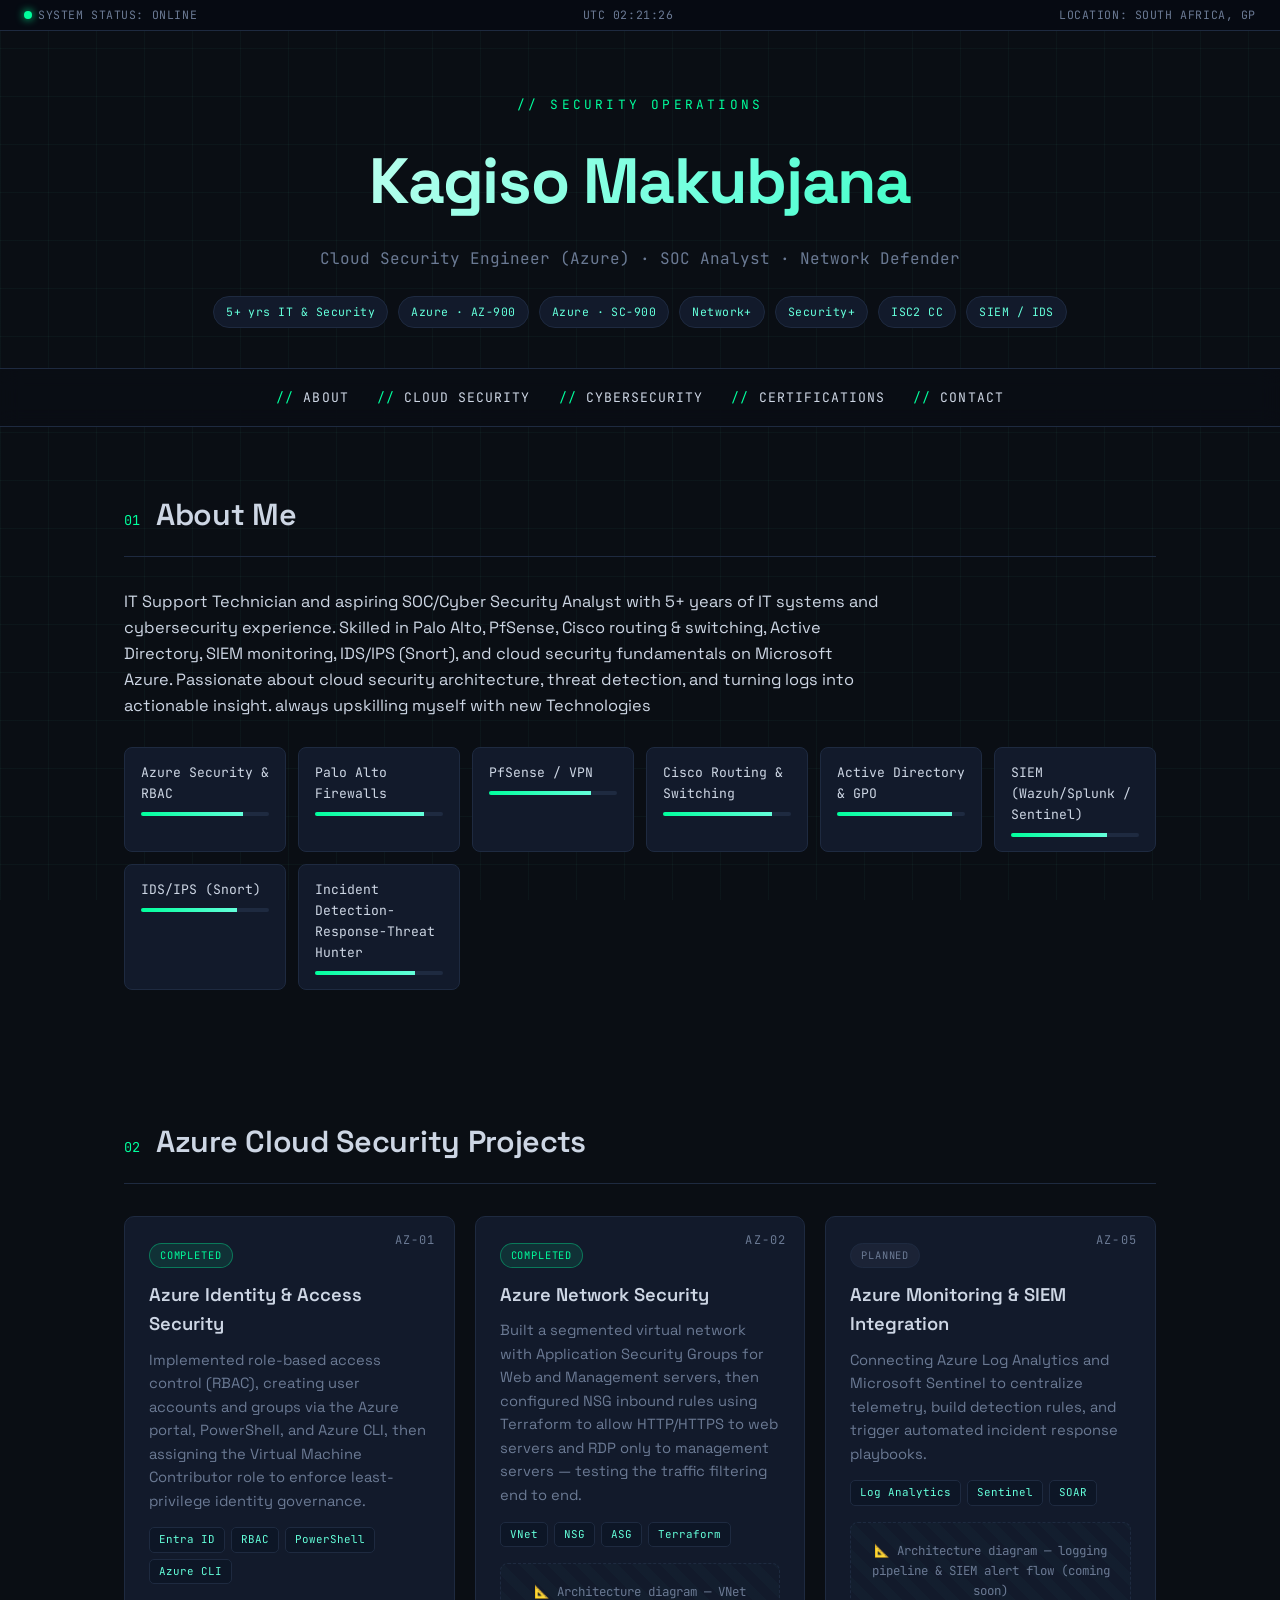
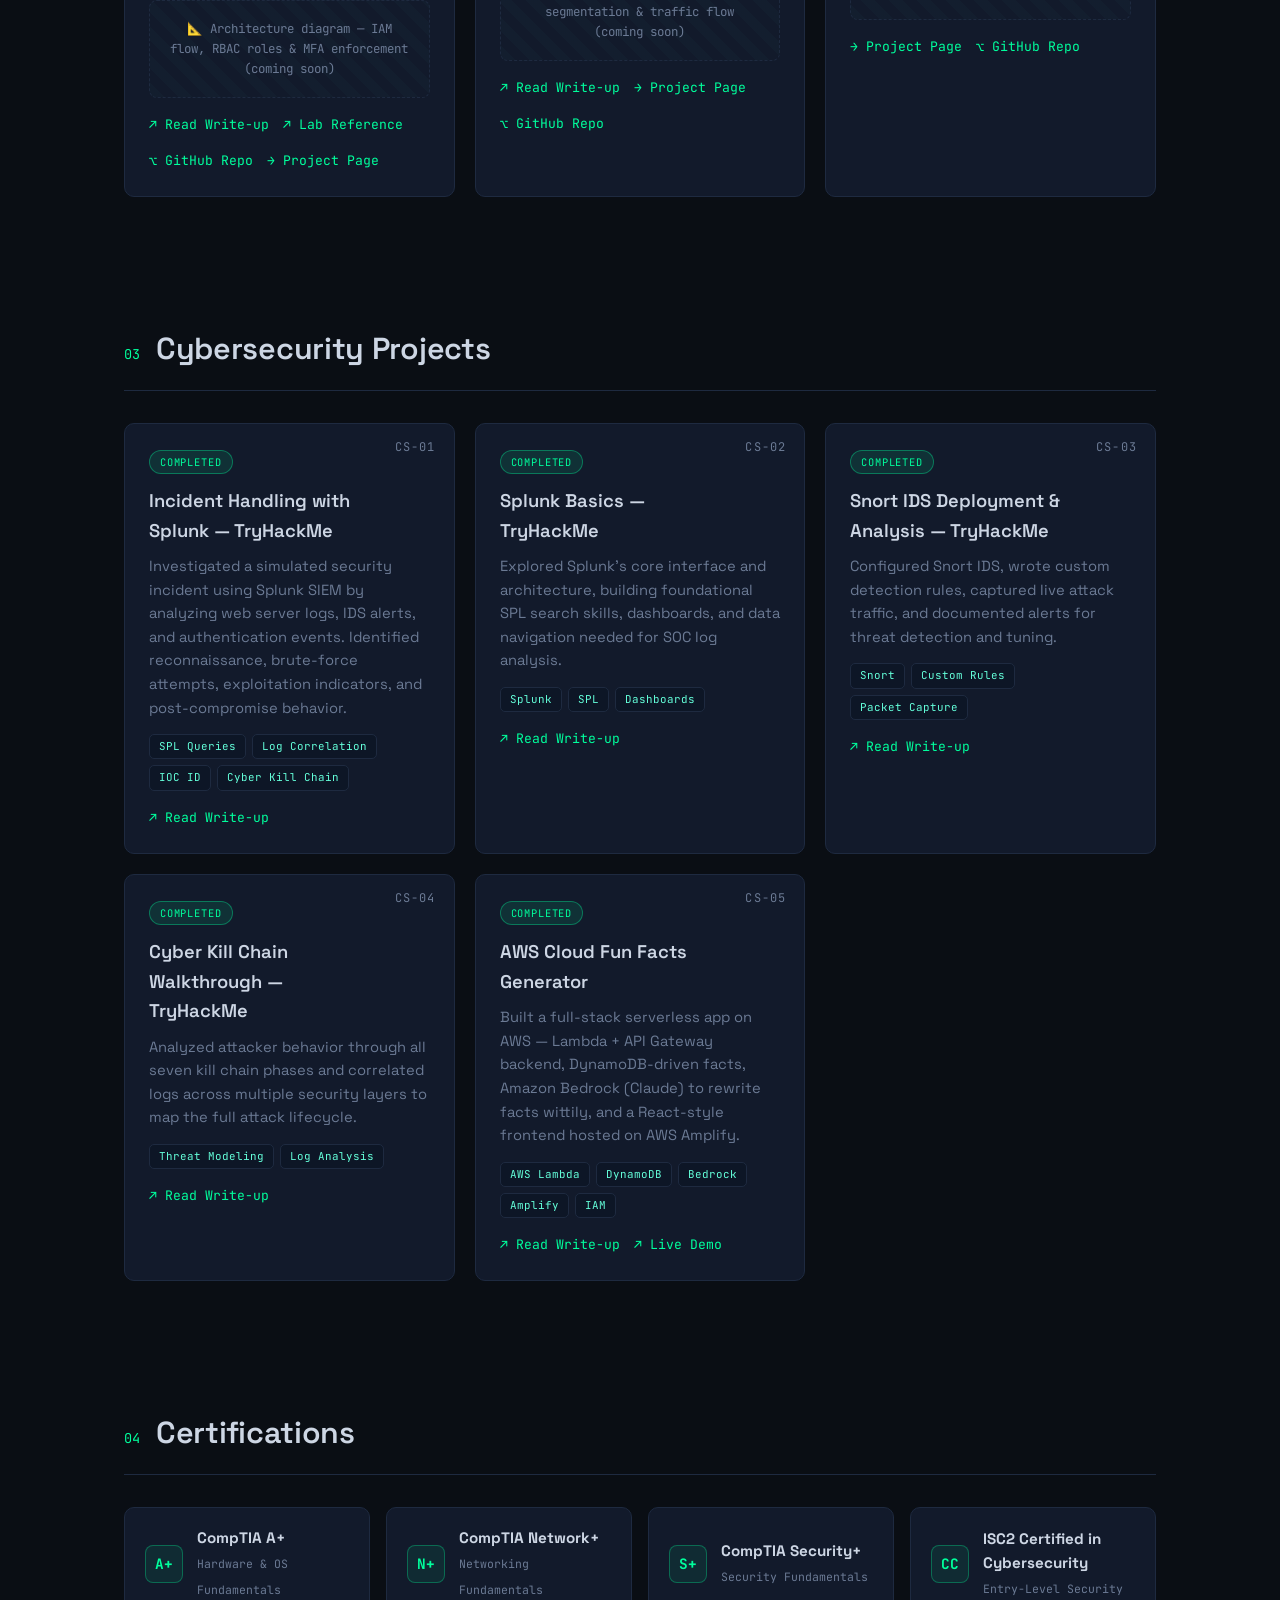
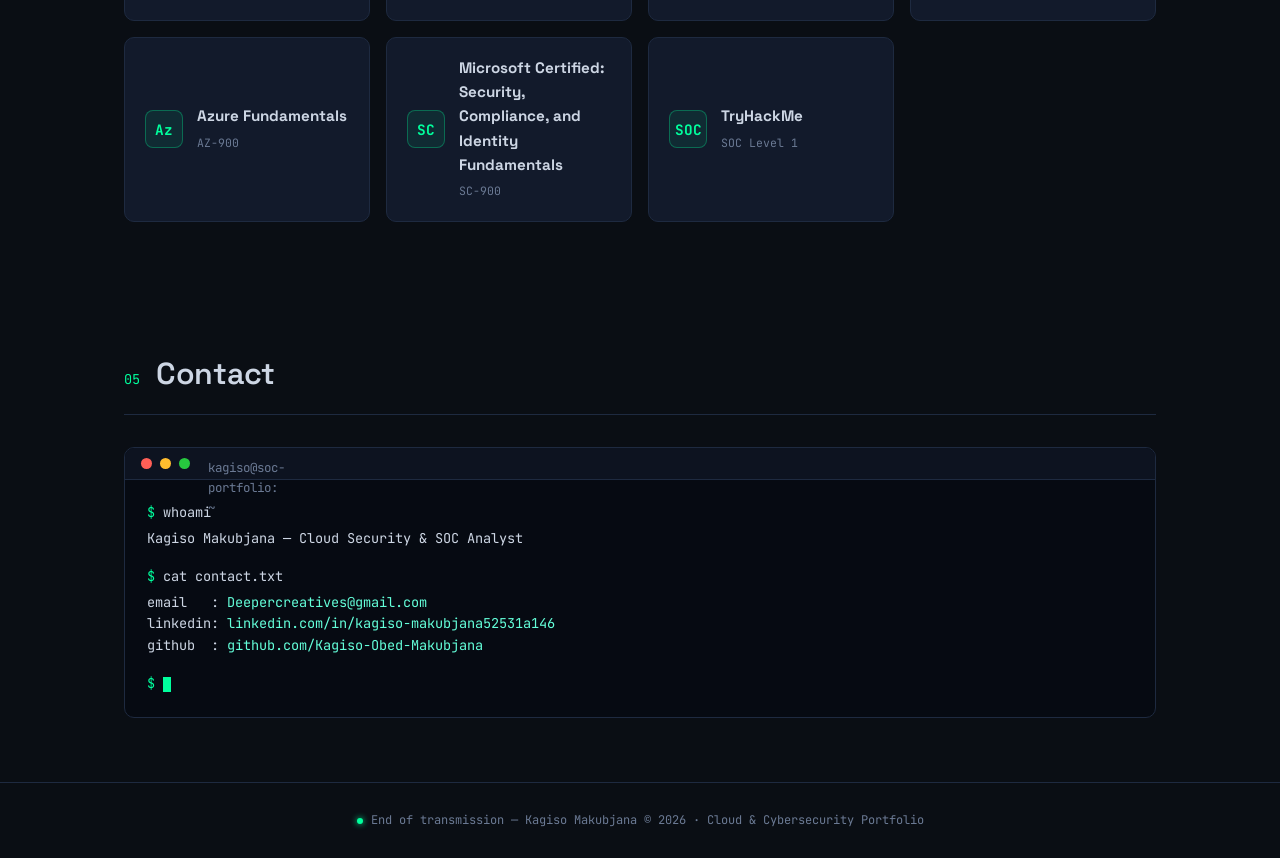
==== commit 9bfc3f87: "Update role description and project details in index.html" ====
--- a/index.html
+++ b/index.html
@@ -394,7 +394,7 @@
   <header>
     <div class="eyebrow">// Security Operations</div>
     <h1>Kagiso Makubjana</h1>
-    <p class="role">Cloud Security Engineer (Azure & AWS) · SOC/Cyber SecurityAnalyst · Network Defender</p>
+    <p class="role">Cloud Security Engineer (Azure) · SOC Analyst · Network Defender</p>
     <div class="badges">
       <span class="badge">5+ yrs IT & Security</span>
       <span class="badge">Azure · AZ-900</span>
@@ -432,7 +432,7 @@
       <div class="skill-chip">PfSense / VPN<span class="lvl"><span style="width:80%"></span></span></div>
       <div class="skill-chip">Cisco Routing & Switching<span class="lvl"><span style="width:85%"></span></span></div>
       <div class="skill-chip">Active Directory & GPO<span class="lvl"><span style="width:90%"></span></span></div>
-      <div class="skill-chip">SIEM (Wazuh/Splunk/Sentinel)<span class="lvl"><span style="width:75%"></span></span></div>
+      <div class="skill-chip">SIEM (Wazuh/Splunk / Sentinel)<span class="lvl"><span style="width:75%"></span></span></div>
       <div class="skill-chip">IDS/IPS (Snort)<span class="lvl"><span style="width:75%"></span></span></div>
       <div class="skill-chip">Incident Detection-Response-Threat Hunter<span class="lvl"><span style="width:78%"></span></span></div>
     </div>
@@ -447,55 +447,33 @@
     <div class="project-grid">
 
       <div class="project-card" data-index="AZ-01">
-        <span class="status-pill progress">In Progress</span>
+        <span class="status-pill live">Completed</span>
         <h3>Azure Identity & Access Security</h3>
-        <p>Implemented role-based access control (RBAC), Conditional Access policies, and multi-factor authentication
-        across an Azure tenant to enforce least-privilege identity governance.</p>
-        <div class="tags"><span>Entra ID</span><span>RBAC</span><span>MFA</span><span>Conditional Access</span></div>
+        <p>Implemented role-based access control (RBAC), creating user accounts and groups via the Azure portal,
+        PowerShell, and Azure CLI, then assigning the Virtual Machine Contributor role to enforce least-privilege
+        identity governance.</p>
+        <div class="tags"><span>Entra ID</span><span>RBAC</span><span>PowerShell</span><span>Azure CLI</span></div>
         <div class="diagram-placeholder">📐 Architecture diagram — IAM flow, RBAC roles & MFA enforcement (coming soon)</div>
         <div class="card-links">
+          <a href="https://medium.com/@deepercreatives/lab-01-role-based-access-control-6db8862e0c8b" target="_blank">↗ Read Write-up</a>
           <a href="https://microsoftlearning.github.io/AZ500-AzureSecurityTechnologies/Instructions/Labs/LAB_01_RBAC.html" target="_blank">↗ Lab Reference</a>
-          <a href="https://github.com/yourusername/azure-iam-security" target="_blank">⌥ GitHub Repo</a>
+          <a href="https://github.com/Kagiso-Obed-Makubjana/azure-iam-security" target="_blank">⌥ GitHub Repo</a>
           <a href="azure-iam.html">→ Project Page</a>
         </div>
       </div>
 
       <div class="project-card" data-index="AZ-02">
-        <span class="status-pill planned">Planned</span>
+        <span class="status-pill live">Completed</span>
         <h3>Azure Network Security</h3>
-        <p>Designing a segmented VNet architecture with NSGs, Azure Firewall, and WAF to control east-west and
-        north-south traffic flows.</p>
-        <div class="tags"><span>VNet</span><span>NSG</span><span>Azure Firewall</span><span>WAF</span></div>
+        <p>Built a segmented virtual network with Application Security Groups for Web and Management servers, then
+        configured NSG inbound rules using Terraform to allow HTTP/HTTPS to web servers and RDP only to management
+        servers — testing the traffic filtering end to end.</p>
+        <div class="tags"><span>VNet</span><span>NSG</span><span>ASG</span><span>Terraform</span></div>
         <div class="diagram-placeholder">📐 Architecture diagram — VNet segmentation & traffic flow (coming soon)</div>
         <div class="card-links">
+          <a href="https://medium.com/@deepercreatives/lab-02-network-security-groups-and-application-security-groups-in-terraform-18a5d4f00014" target="_blank">↗ Read Write-up</a>
           <a href="azure-network-security.html">→ Project Page</a>
-          <a href="https://github.com/yourusername/azure-network-security" target="_blank">⌥ GitHub Repo</a>
-        </div>
-      </div>
-
-      <div class="project-card" data-index="AZ-03">
-        <span class="status-pill planned">Planned</span>
-        <h3>Azure Compute Security</h3>
-        <p>Hardening Azure VMs using Just-In-Time access, Azure Bastion, and Microsoft Defender for Cloud
-        recommendations.</p>
-        <div class="tags"><span>JIT Access</span><span>Bastion</span><span>Defender for Cloud</span></div>
-        <div class="diagram-placeholder">📐 Architecture diagram — VM hardening & secure access path (coming soon)</div>
-        <div class="card-links">
-          <a href="azure-compute-security.html">→ Project Page</a>
-          <a href="https://github.com/yourusername/azure-compute-security" target="_blank">⌥ GitHub Repo</a>
-        </div>
-      </div>
-
-      <div class="project-card" data-index="AZ-04">
-        <span class="status-pill planned">Planned</span>
-        <h3>Azure Storage & Data Protection</h3>
-        <p>Securing storage accounts with encryption at rest, private endpoints, and centralized secrets management
-        via Azure Key Vault.</p>
-        <div class="tags"><span>Key Vault</span><span>Encryption</span><span>Private Endpoints</span></div>
-        <div class="diagram-placeholder">📐 Architecture diagram — storage encryption & Key Vault integration (coming soon)</div>
-        <div class="card-links">
-          <a href="azure-storage-security.html">→ Project Page</a>
-          <a href="https://github.com/yourusername/azure-storage-security" target="_blank">⌥ GitHub Repo</a>
+          <a href="https://github.com/Kagiso-Obed-Makubjana/azure-network-security" target="_blank">⌥ GitHub Repo</a>
         </div>
       </div>
 
@@ -508,20 +486,7 @@
         <div class="diagram-placeholder">📐 Architecture diagram — logging pipeline & SIEM alert flow (coming soon)</div>
         <div class="card-links">
           <a href="azure-siem.html">→ Project Page</a>
-          <a href="https://github.com/yourusername/azure-siem" target="_blank">⌥ GitHub Repo</a>
-        </div>
-      </div>
-
-      <div class="project-card" data-index="AZ-06">
-        <span class="status-pill planned">Planned</span>
-        <h3>Azure Governance & Compliance</h3>
-        <p>Applying Azure Policy and Blueprints to enforce organizational standards and improve Microsoft Secure
-        Score over time.</p>
-        <div class="tags"><span>Azure Policy</span><span>Blueprints</span><span>Secure Score</span></div>
-        <div class="diagram-placeholder">📐 Architecture diagram — governance & compliance controls (coming soon)</div>
-        <div class="card-links">
-          <a href="azure-governance.html">→ Project Page</a>
-          <a href="https://github.com/yourusername/azure-governance" target="_blank">⌥ GitHub Repo</a>
+          <a href="https://github.com/Kagiso-Obed-Makubjana/azure-siem" target="_blank">⌥ GitHub Repo</a>
         </div>
       </div>
 
@@ -550,45 +515,46 @@
 
       <div class="project-card" data-index="CS-02">
         <span class="status-pill live">Completed</span>
+        <h3>Splunk Basics — TryHackMe</h3>
+        <p>Explored Splunk's core interface and architecture, building foundational SPL search skills, dashboards,
+        and data navigation needed for SOC log analysis.</p>
+        <div class="tags"><span>Splunk</span><span>SPL</span><span>Dashboards</span></div>
+        <div class="card-links">
+          <a href="https://medium.com/@deepercreatives/tryhackme-splunk-basics-b9c60c8123a9" target="_blank">↗ Read Write-up</a>
+        </div>
+      </div>
+
+      <div class="project-card" data-index="CS-03">
+        <span class="status-pill live">Completed</span>
         <h3>Snort IDS Deployment & Analysis — TryHackMe</h3>
         <p>Configured Snort IDS, wrote custom detection rules, captured live attack traffic, and documented alerts
         for threat detection and tuning.</p>
         <div class="tags"><span>Snort</span><span>Custom Rules</span><span>Packet Capture</span></div>
         <div class="card-links">
-          <a href="https://medium.com/@deepercreatives" target="_blank">↗ Read Write-up</a>
-        </div>
-      </div>
-
-      <div class="project-card" data-index="CS-03">
+          <a href="https://medium.com/@deepercreatives/snort-thm-walkthrough-c3e655ff59fb" target="_blank">↗ Read Write-up</a>
+        </div>
+      </div>
+
+      <div class="project-card" data-index="CS-04">
         <span class="status-pill live">Completed</span>
         <h3>Cyber Kill Chain Walkthrough — TryHackMe</h3>
         <p>Analyzed attacker behavior through all seven kill chain phases and correlated logs across multiple
         security layers to map the full attack lifecycle.</p>
         <div class="tags"><span>Threat Modeling</span><span>Log Analysis</span></div>
         <div class="card-links">
-          <a href="https://medium.com/@deepercreatives" target="_blank">↗ Read Write-up</a>
-        </div>
-      </div>
-
-      <div class="project-card" data-index="CS-04">
-        <span class="status-pill progress">Write-up Pending</span>
-        <h3>Active Directory Implementation — Construction Factory</h3>
-        <p>Designed and deployed AD infrastructure including OU structure, Group Policy Objects, secure
-        authentication policies, and workstation onboarding for a production environment.</p>
-        <div class="tags"><span>Active Directory</span><span>GPO</span><span>OU Design</span></div>
-        <div class="card-links">
-          <a href="#" target="_blank">Full Case Study Coming Soon</a>
+          <a href="https://medium.com/@deepercreatives/thm-cyber-kill-chain-walkthrough-0d533795f97a" target="_blank">↗ Read Write-up</a>
         </div>
       </div>
 
       <div class="project-card" data-index="CS-05">
-        <span class="status-pill progress">Write-up Pending</span>
-        <h3>Palo Alto & PfSense Firewall Rulesets</h3>
-        <p>Configured NAT, site-to-site VPN, threat prevention profiles, and network segmentation to protect
-        production environments from external and lateral threats.</p>
-        <div class="tags"><span>NAT</span><span>VPN</span><span>Segmentation</span></div>
-        <div class="card-links">
-          <a href="#" target="_blank">Full Documentation Coming Soon</a>
+        <span class="status-pill live">Completed</span>
+        <h3>AWS Cloud Fun Facts Generator</h3>
+        <p>Built a full-stack serverless app on AWS — Lambda + API Gateway backend, DynamoDB-driven facts, Amazon
+        Bedrock (Claude) to rewrite facts wittily, and a React-style frontend hosted on AWS Amplify.</p>
+        <div class="tags"><span>AWS Lambda</span><span>DynamoDB</span><span>Bedrock</span><span>Amplify</span><span>IAM</span></div>
+        <div class="card-links">
+          <a href="https://medium.com/@deepercreatives/aws-cloud-fun-facts-generator-e23353441ba7" target="_blank">↗ Read Write-up</a>
+          <a href="https://production.d9z5q7h9d3cd4.amplifyapp.com/" target="_blank">↗ Live Demo</a>
         </div>
       </div>
 
@@ -607,6 +573,8 @@
       <div class="cert-card"><div class="icon">S+</div><div class="info"><strong>CompTIA Security+</strong><span>Security Fundamentals</span></div></div>
       <div class="cert-card"><div class="icon">CC</div><div class="info"><strong>ISC2 Certified in Cybersecurity</strong><span>Entry-Level Security</span></div></div>
       <div class="cert-card"><div class="icon">Az</div><div class="info"><strong>Azure Fundamentals</strong><span>AZ-900</span></div></div>
+      <div class="cert-card"><div class="icon">SC</div><div class="info"><strong>Microsoft Certified: Security, Compliance, and Identity Fundamentals</strong><span>SC-900</span></div></div>
+      <div class="cert-card"><div class="icon">SOC</div><div class="info"><strong>TryHackMe</strong><span>SOC Level 1</span></div></div>
     </div>
   </section>
 
@@ -627,9 +595,9 @@
 
         <div><span class="prompt">$</span> cat contact.txt</div>
         <div class="out">
-          email&nbsp;&nbsp;&nbsp;: <a href="mailto:your.email@example.com">your.email@example.com</a><br/>
-          linkedin: <a href="https://linkedin.com/in/yourprofile" target="_blank">linkedin.com/in/yourprofile</a><br/>
-          github&nbsp;&nbsp;: <a href="https://github.com/yourusername" target="_blank">github.com/yourusername</a>
+          email&nbsp;&nbsp;&nbsp;: <a href="mailto:Deepercreatives@gmail.com">Deepercreatives@gmail.com</a><br/>
+          linkedin: <a href="https://linkedin.com/in/kagiso-makubjana52531a146" target="_blank">linkedin.com/in/kagiso-makubjana52531a146</a><br/>
+          github&nbsp;&nbsp;: <a href="https://github.com/Kagiso-Obed-Makubjana" target="_blank">github.com/Kagiso-Obed-Makubjana</a>
         </div>
 
         <div><span class="prompt">$</span> <span class="cursor"></span></div>
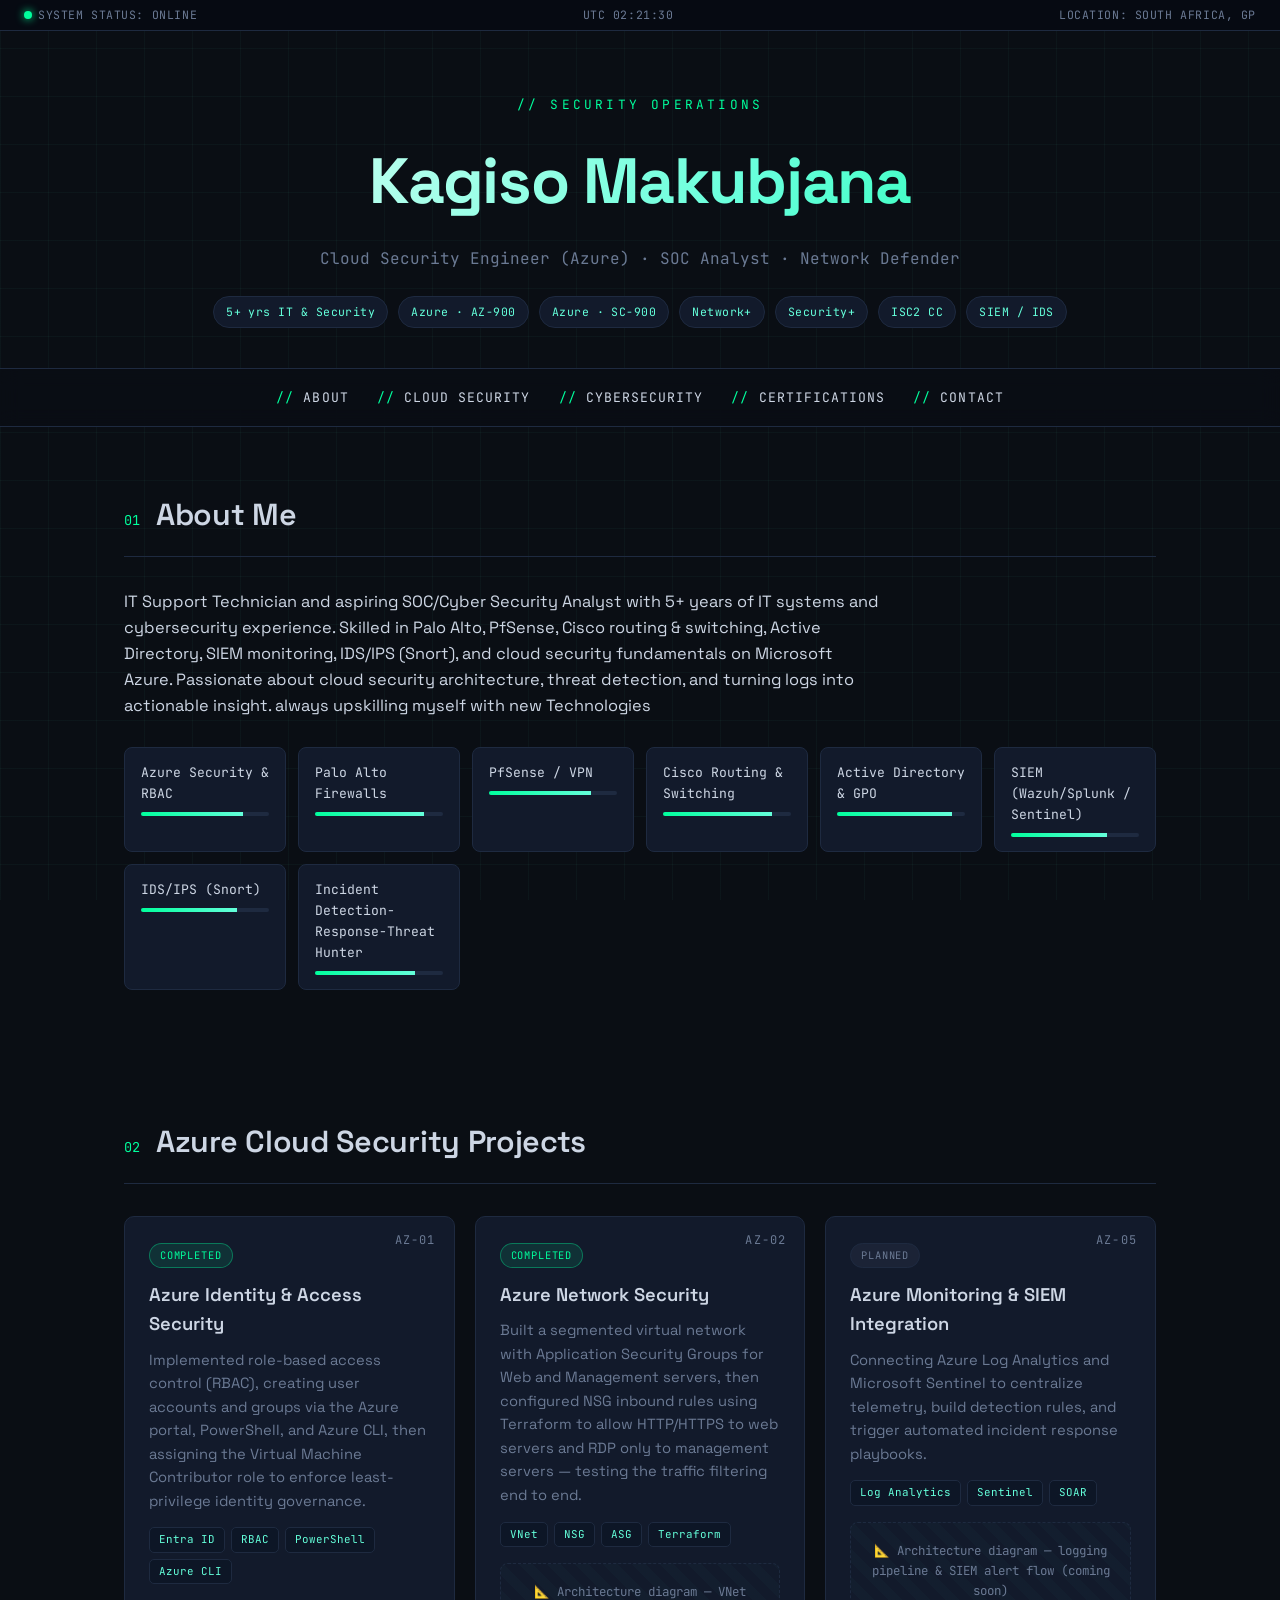
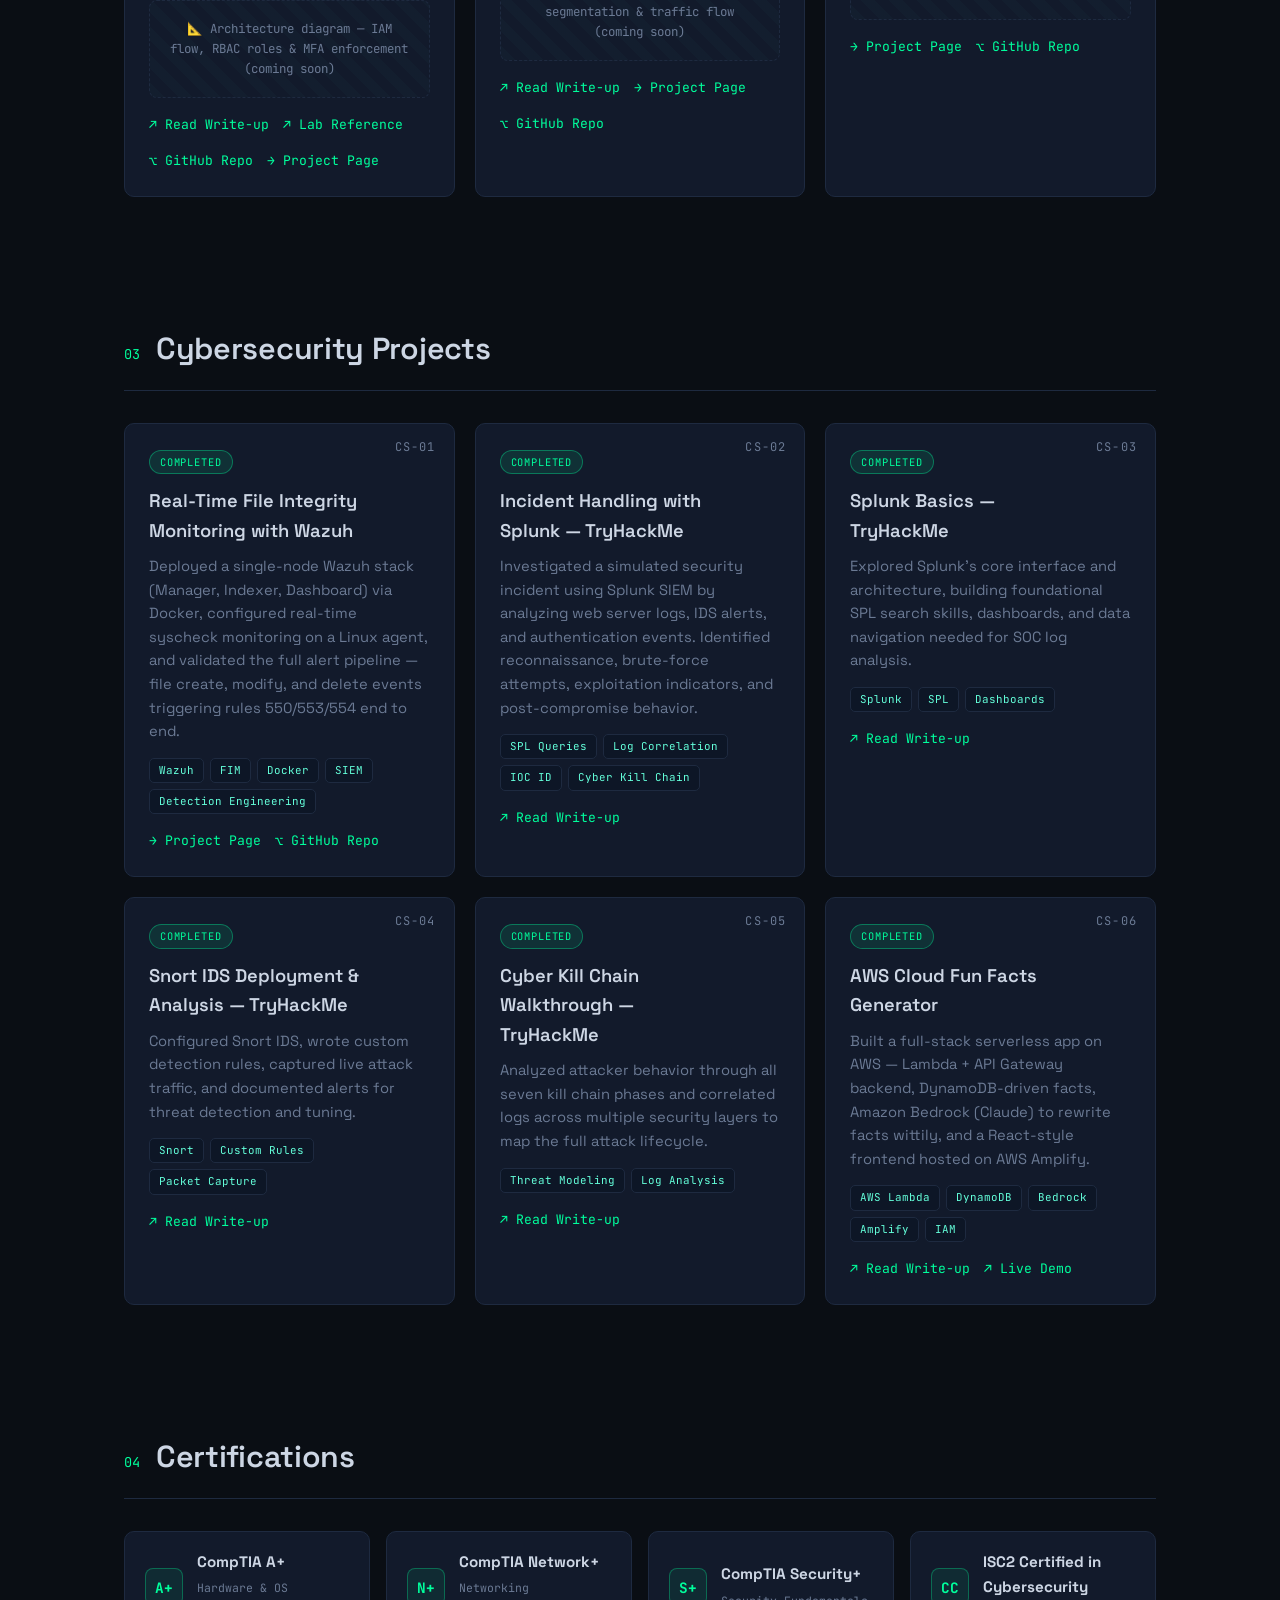
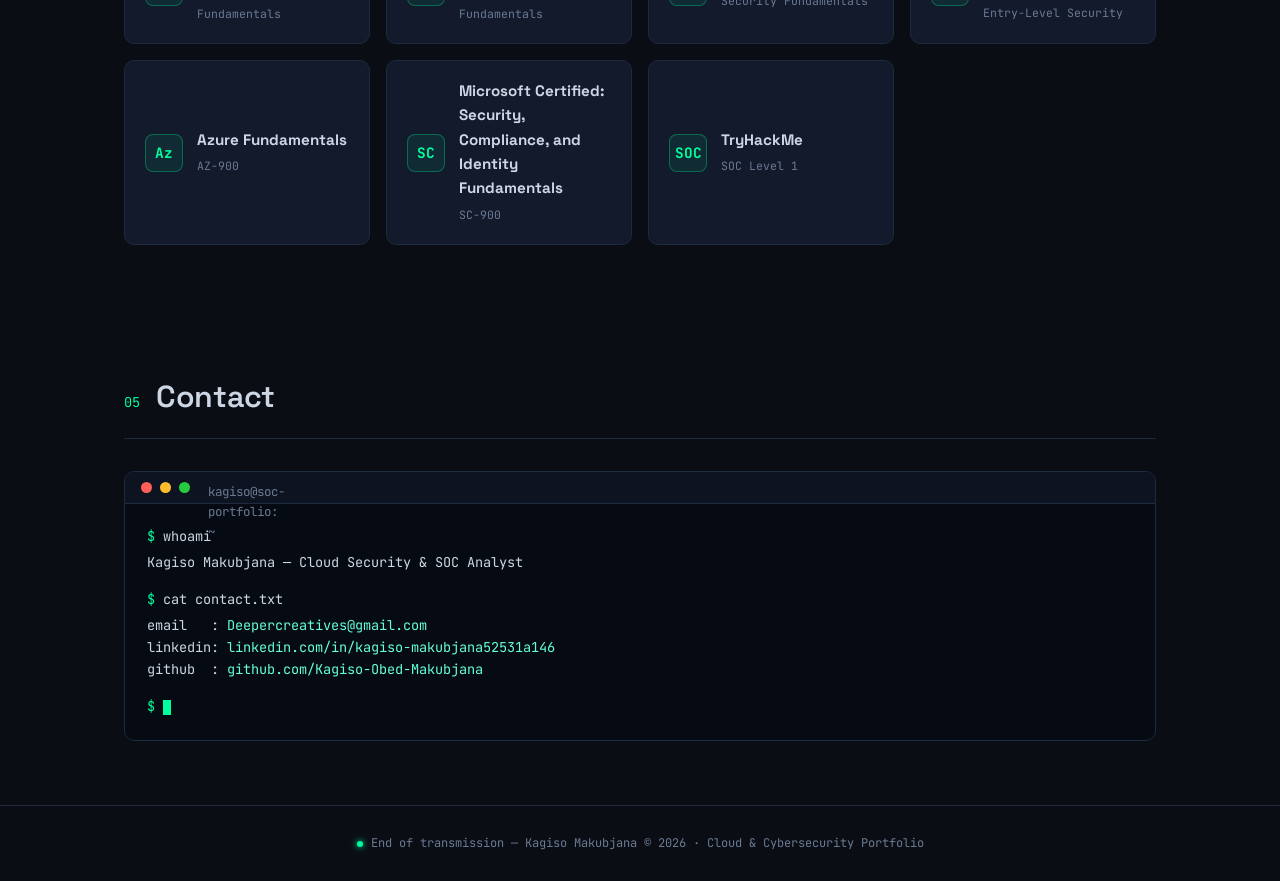
==== commit 1956ed13: "Update project cards and descriptions in index.html" ====
--- a/index.html
+++ b/index.html
@@ -503,6 +503,19 @@
 
       <div class="project-card" data-index="CS-01">
         <span class="status-pill live">Completed</span>
+        <h3>Real-Time File Integrity Monitoring with Wazuh</h3>
+        <p>Deployed a single-node Wazuh stack (Manager, Indexer, Dashboard) via Docker, configured real-time
+        syscheck monitoring on a Linux agent, and validated the full alert pipeline — file create, modify, and
+        delete events triggering rules 550/553/554 end to end.</p>
+        <div class="tags"><span>Wazuh</span><span>FIM</span><span>Docker</span><span>SIEM</span><span>Detection Engineering</span></div>
+        <div class="card-links">
+          <a href="fim-soc-project.html">→ Project Page</a>
+          <a href="https://github.com/Kagiso-Obed-Makubjana" target="_blank">⌥ GitHub Repo</a>
+        </div>
+      </div>
+
+      <div class="project-card" data-index="CS-02">
+        <span class="status-pill live">Completed</span>
         <h3>Incident Handling with Splunk — TryHackMe</h3>
         <p>Investigated a simulated security incident using Splunk SIEM by analyzing web server logs, IDS alerts, and
         authentication events. Identified reconnaissance, brute-force attempts, exploitation indicators, and
@@ -513,7 +526,7 @@
         </div>
       </div>
 
-      <div class="project-card" data-index="CS-02">
+      <div class="project-card" data-index="CS-03">
         <span class="status-pill live">Completed</span>
         <h3>Splunk Basics — TryHackMe</h3>
         <p>Explored Splunk's core interface and architecture, building foundational SPL search skills, dashboards,
@@ -524,7 +537,7 @@
         </div>
       </div>
 
-      <div class="project-card" data-index="CS-03">
+      <div class="project-card" data-index="CS-04">
         <span class="status-pill live">Completed</span>
         <h3>Snort IDS Deployment & Analysis — TryHackMe</h3>
         <p>Configured Snort IDS, wrote custom detection rules, captured live attack traffic, and documented alerts
@@ -535,7 +548,7 @@
         </div>
       </div>
 
-      <div class="project-card" data-index="CS-04">
+      <div class="project-card" data-index="CS-05">
         <span class="status-pill live">Completed</span>
         <h3>Cyber Kill Chain Walkthrough — TryHackMe</h3>
         <p>Analyzed attacker behavior through all seven kill chain phases and correlated logs across multiple
@@ -546,7 +559,7 @@
         </div>
       </div>
 
-      <div class="project-card" data-index="CS-05">
+      <div class="project-card" data-index="CS-06">
         <span class="status-pill live">Completed</span>
         <h3>AWS Cloud Fun Facts Generator</h3>
         <p>Built a full-stack serverless app on AWS — Lambda + API Gateway backend, DynamoDB-driven facts, Amazon
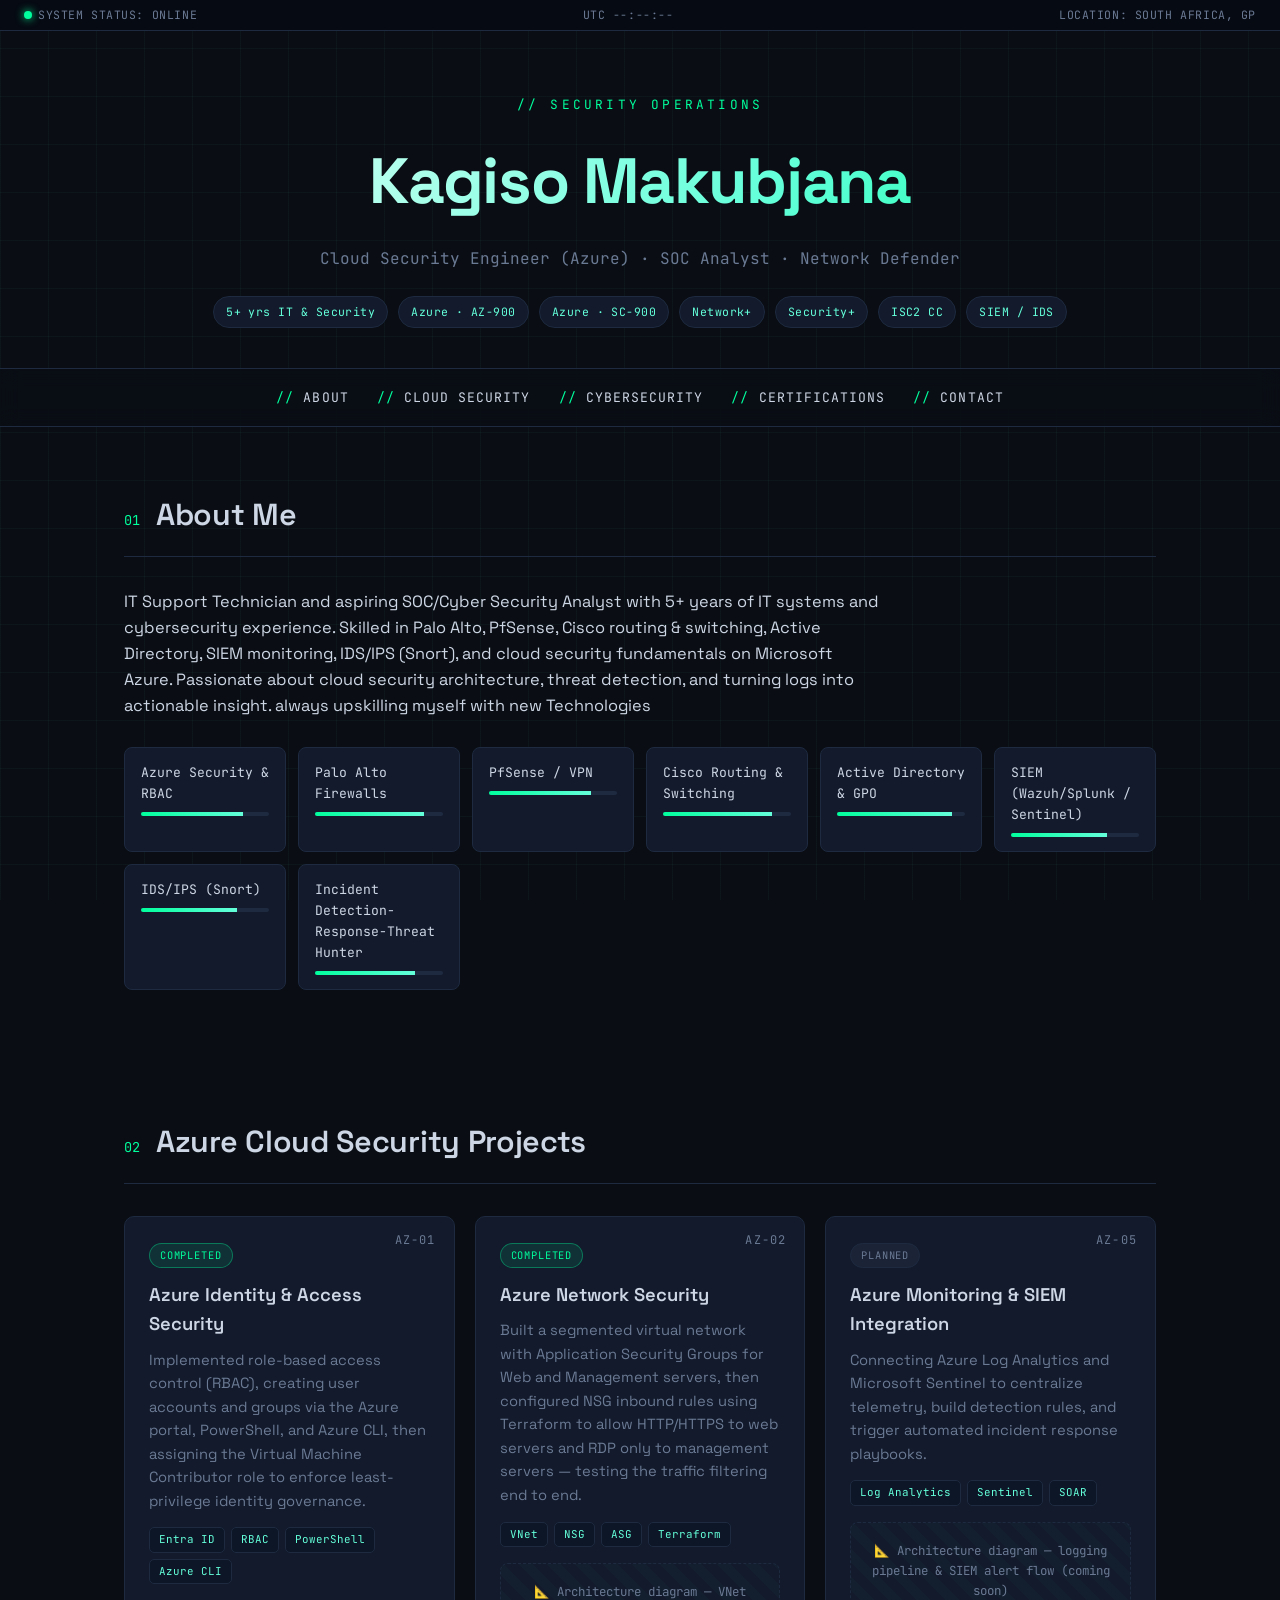
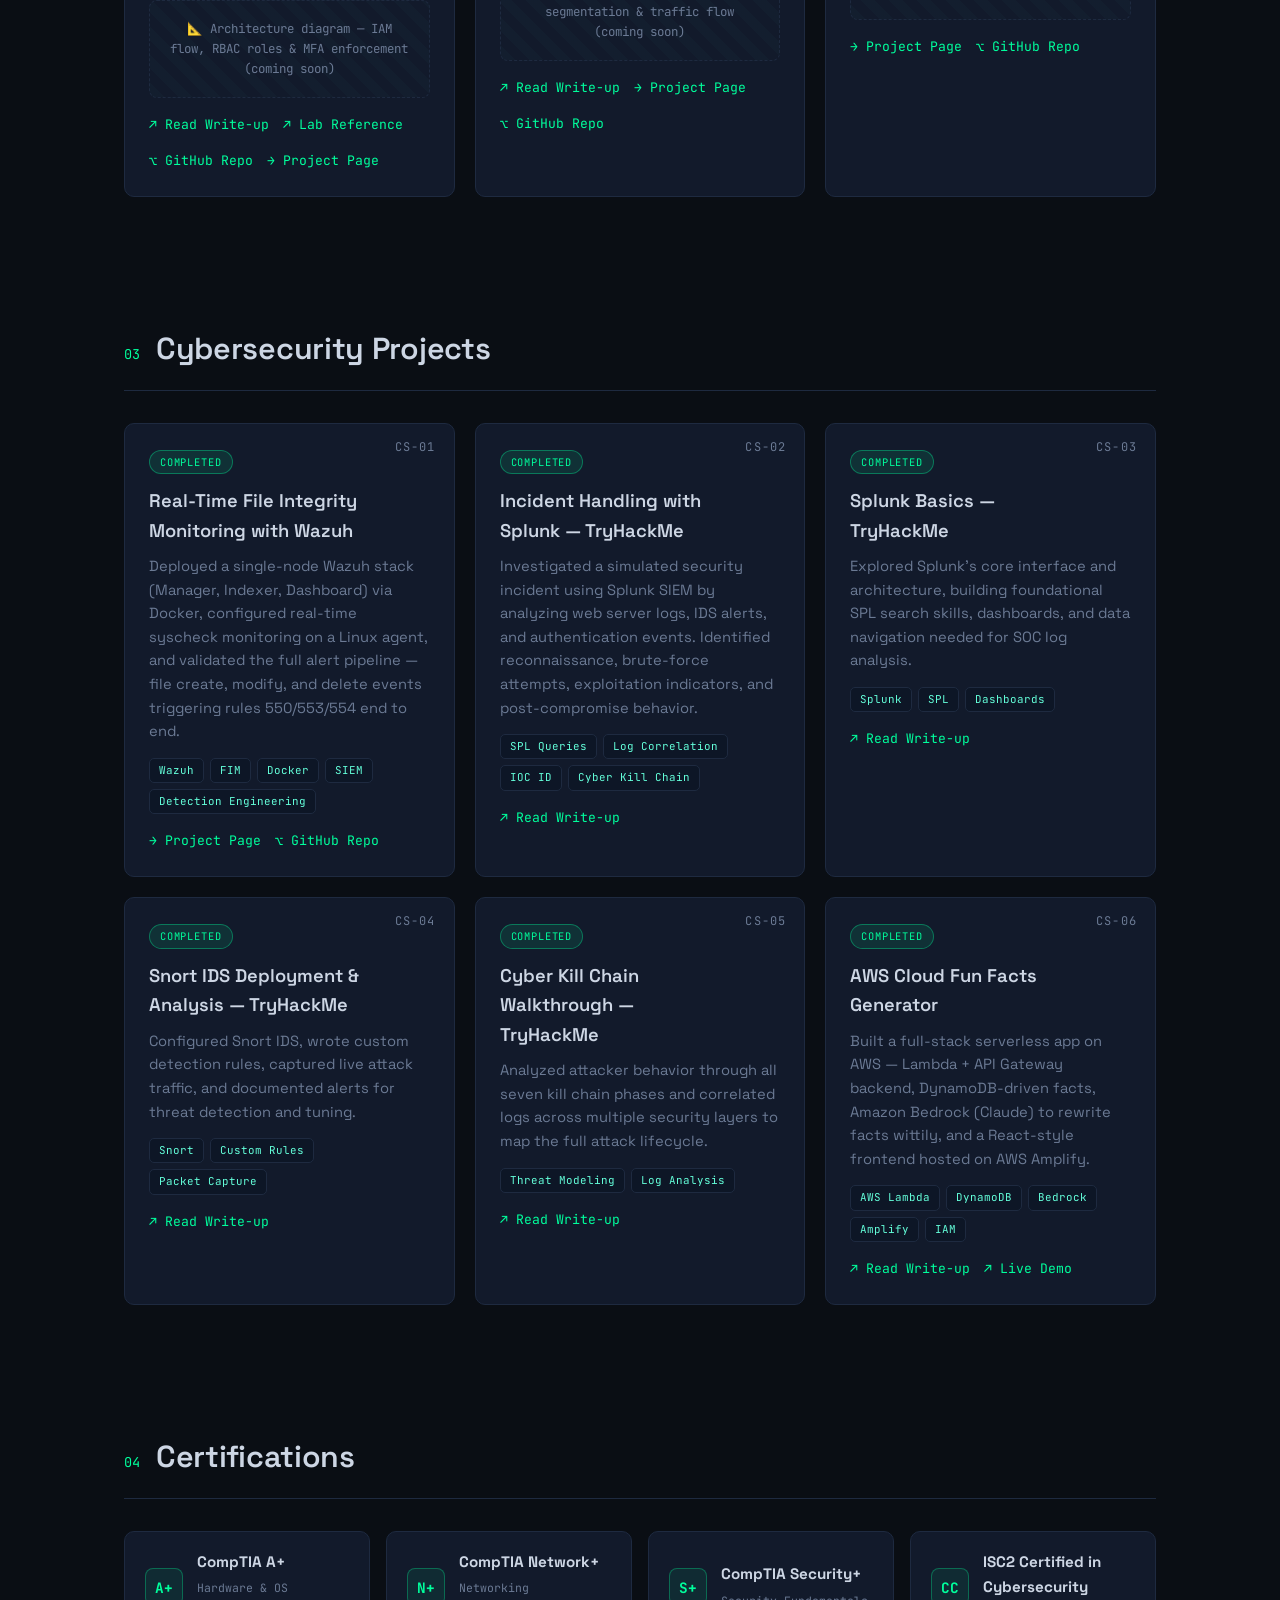
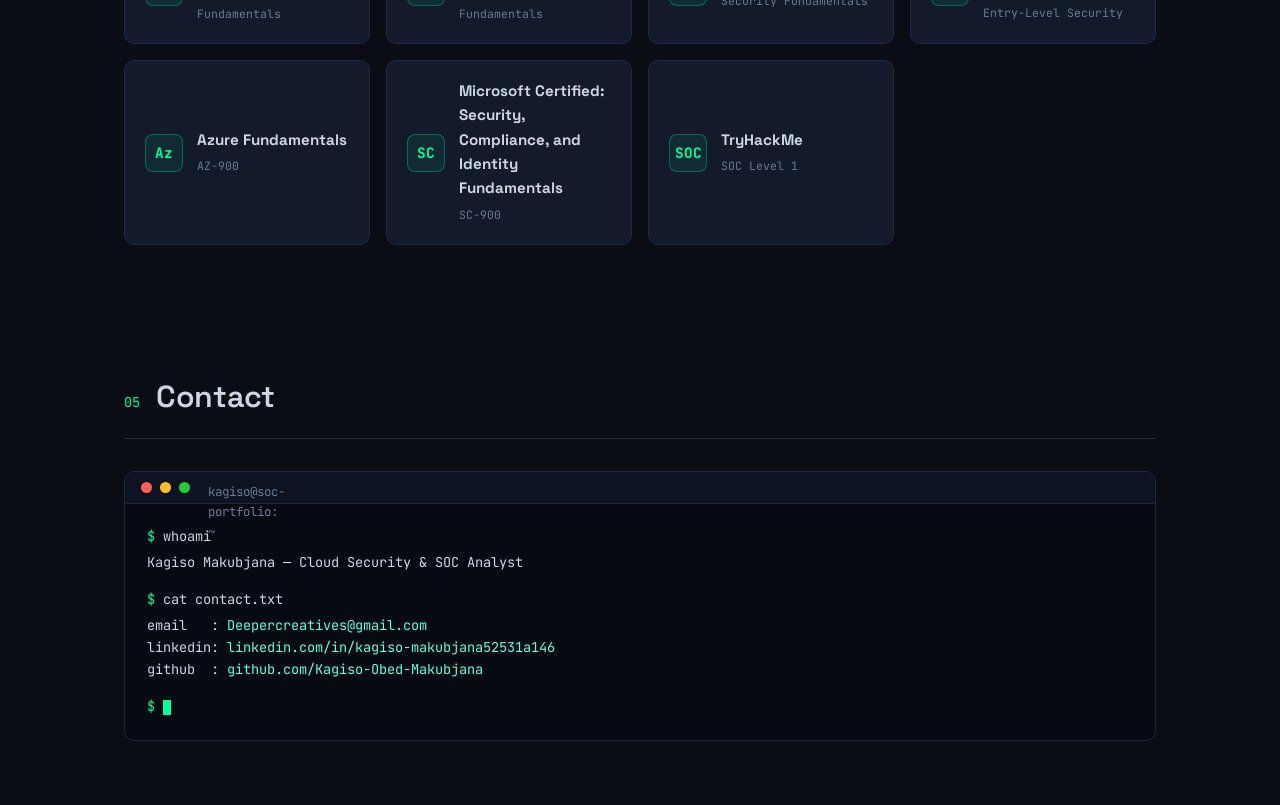
==== commit 6bcf9291: "Remove footer and related scripts from index.html Removed footer, back to top link, and live UTC clo" ====
--- a/index.html
+++ b/index.html
@@ -618,30 +618,4 @@
     </div>
   </section>
 
-  <footer>
-    <span class="dot"></span>End of transmission — Kagiso Makubjana © 2026 · Cloud & Cybersecurity Portfolio
-  </footer>
-
-  <a href="#about" class="totop" id="totop" aria-label="Back to top">↑</a>
-
-  <script>
-    // Live UTC clock
-    function tick(){
-      const now = new Date();
-      const h = String(now.getUTCHours()).padStart(2,'0');
-      const m = String(now.getUTCMinutes()).padStart(2,'0');
-      const s = String(now.getUTCSeconds()).padStart(2,'0');
-      document.getElementById('clock').textContent = `UTC ${h}:${m}:${s}`;
-    }
-    tick();
-    setInterval(tick, 1000);
-
-    // Back to top visibility
-    const totop = document.getElementById('totop');
-    window.addEventListener('scroll', () => {
-      totop.classList.toggle('show', window.scrollY > 400);
-    });
-  </script>
-
-</body>
-</html>
+  <footer
